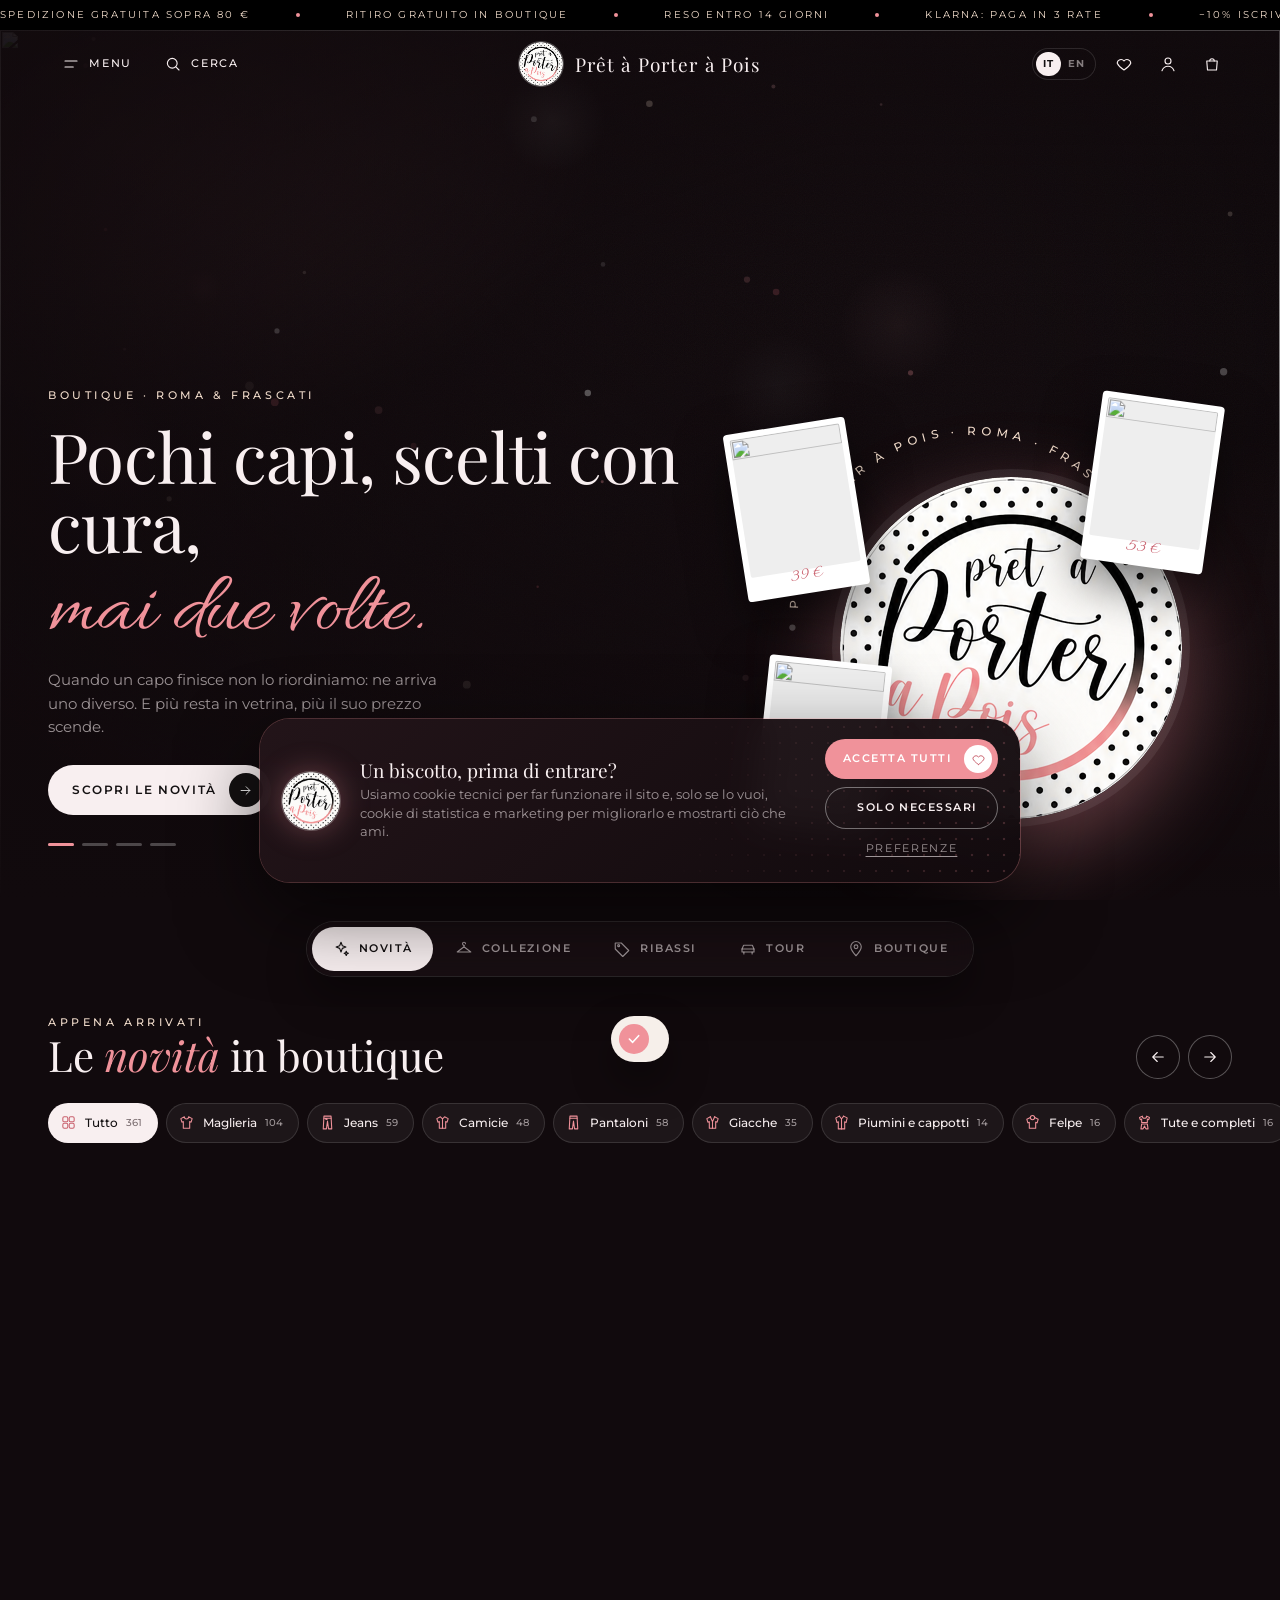
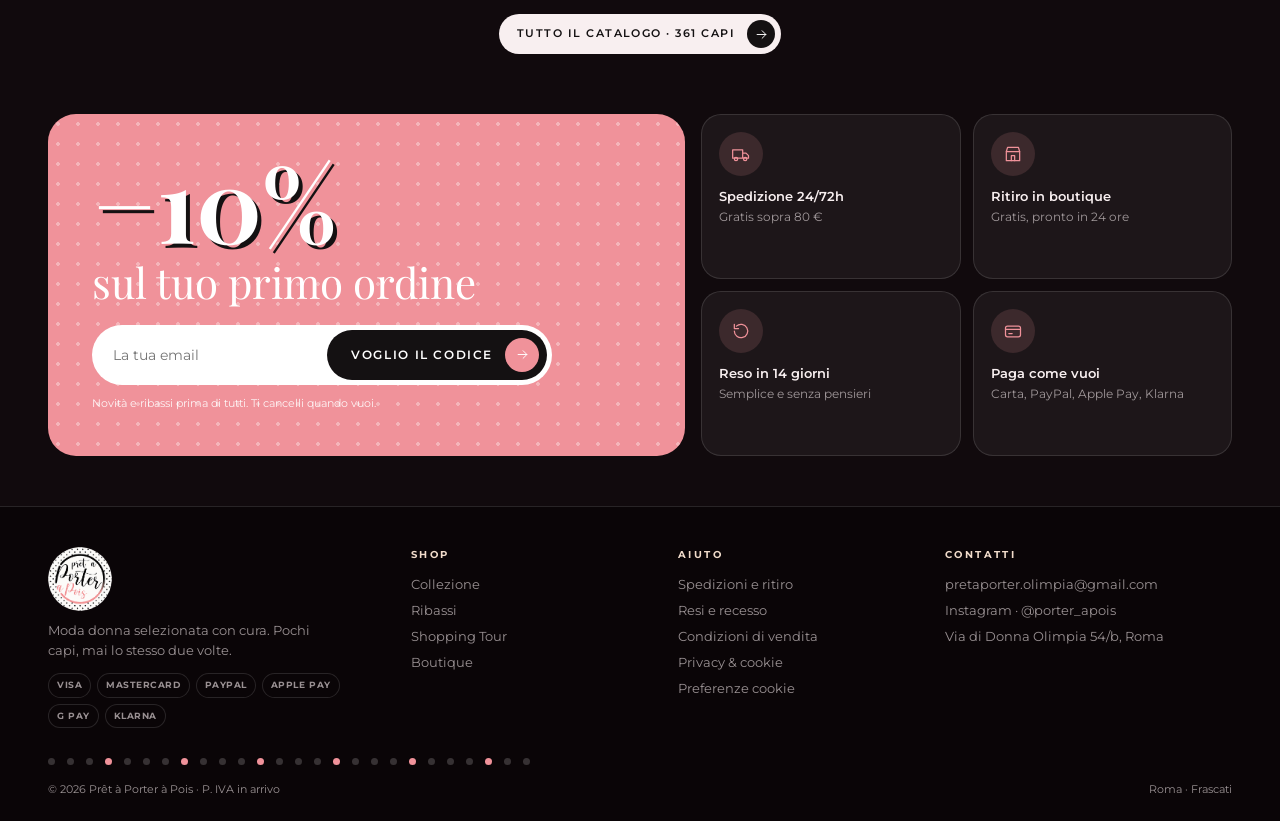
==== index.html @ be4f5006 "Anteprima del sito Prêt à Porter à Pois Homepage, catalogo, scheda prodotto e area riservata in moda" ====
<!doctype html>
<html lang="it">
<head>
<meta charset="utf-8">
<meta name="viewport" content="width=device-width,initial-scale=1,viewport-fit=cover">
<meta name="robots" content="noindex,nofollow"><!-- ANTEPRIMA: togliere quando il sito va online sul dominio -->
<title>Prêt à Porter à Pois · Boutique a Roma e Frascati</title>
<meta name="description" content="Prêt à Porter à Pois: pochi capi, scelti con cura, mai lo stesso due volte. Shop online, ritiro in boutique e Shopping Tour a Roma.">
<meta name="theme-color" content="#110A0D">
<link rel="icon" href="img/favicon.png">
<link rel="preconnect" href="https://fonts.googleapis.com">
<link rel="preconnect" href="https://fonts.gstatic.com" crossorigin>
<link rel="preconnect" href="https://images.unsplash.com">
<link href="https://fonts.googleapis.com/css2?family=Allura&family=Montserrat:wght@400;500;600;700&family=Playfair+Display:ital,wght@0,400;0,700;1,400&display=swap" rel="stylesheet">
<link rel="stylesheet" href="css/home.css?v=1794434270">
<link rel="stylesheet" href="css/pages.css?v=1794434270">
</head>
<body data-home="1">
<!--
  Tutti i testi, le foto e le offerte vengono da data/contenuti.json (modificabile dall'area admin).
  Intestazione, menu, borsa, ricerca, cookie e piè di pagina sono in js/core.js (comuni a tutte le pagine).
-->
<div id="shell-top"></div>
<main>
<!-- HERO: foto che si alternano + logo con polaroid -->
<section class="hero">
  <div class="slides" id="slides"></div>
  <canvas id="dots" aria-hidden="true"></canvas>
  <div class="wrap">
    <div>
      <span class="eyebrow fade" data-k="hero.eyebrow">Boutique · Roma &amp; Frascati</span>
      <h1>
        <span class="line"><span data-k="hero.l1">Pochi capi, scelti con cura,</span></span>
        <span class="line"><span class="script" data-k="hero.l2">mai due volte.</span></span>
      </h1>
      <p class="lead fade" data-k="hero.lead">Quando un capo finisce non lo riordiniamo: ne arriva uno diverso. E più resta in vetrina, più il suo prezzo scende.</p>
      <div class="ctas fade">
        <button class="btn" data-go="novita"><span data-k="hero.cta1">Scopri le novità</span><span class="bi"><svg class="ico" data-ico="arrow"></svg></span></button>
        <button class="btn ghost" data-go="tour" data-k="hero.cta2">Shopping Tour</button>
      </div>
      <div class="dotsnav fade" id="dotsnav"></div>
    </div>
    <div class="hero-art fade" id="heroArt">
      <svg class="ring" viewBox="0 0 400 400" aria-hidden="true"><defs><path id="circ" d="M200,200 m-176,0 a176,176 0 1,1 352,0 a176,176 0 1,1 -352,0"/></defs><text><textPath href="#circ" id="ringTxt">Prêt à Porter à Pois · Roma · Frascati · Made in Italy ·</textPath></text></svg>
      <img class="hero-logo" src="img/logo.png" alt="Logo Prêt à Porter à Pois">
      <div class="polaroid p1"><img alt=""><small></small></div>
      <div class="polaroid p2"><img alt=""><small></small></div>
      <div class="polaroid p3"><img alt=""><small></small></div>
    </div>
  </div>
</section>

<!-- SEZIONI SELEZIONABILI -->
<section class="stage" id="stage">
  <div class="seg-wrap">
    <nav class="seg" id="seg" aria-label="Sezioni">
      <span class="blob"></span>
      <button data-p="novita"><svg class="ico" data-ico="spark"></svg><span data-k="sec.novita">Novità</span></button>
      <button data-p="collezione"><svg class="ico" data-ico="hanger"></svg><span data-k="sec.collezione">Collezione</span></button>
      <button data-p="ribassi"><svg class="ico" data-ico="tag"></svg><span data-k="sec.ribassi">Ribassi</span></button>
      <button data-p="tour"><svg class="ico" data-ico="car"></svg><span data-k="sec.tour">Tour</span></button>
      <button data-p="boutique"><svg class="ico" data-ico="pin"></svg><span data-k="sec.boutique">Boutique</span></button>
    </nav>
  </div>

  <div class="wrap">
    <!-- NOVITÀ -->
    <section class="panel" id="p-novita">
      <div class="phead st">
        <div><span class="eyebrow" data-k="nov.eyebrow">Appena arrivati</span><h2 class="title" data-k-html="nov.title">Le <i>novità</i> in boutique</h2></div>
        <div class="ctrls"><button class="circ" id="railPrev" aria-label="Indietro"><svg class="ico" data-ico="left"></svg></button><button class="circ" id="railNext" aria-label="Avanti"><svg class="ico" data-ico="arrow"></svg></button></div>
      </div>
      <div class="chips st" style="--i:1" id="chips"></div>
      <div class="rail st" style="--i:2" id="rail"></div>
      <div class="more st" style="--i:3"><a class="btn sm" id="allBtn" href="catalogo.html"><span id="allTxt">Tutto il catalogo</span><span class="bi"><svg class="ico" data-ico="arrow"></svg></span></a></div>
    </section>

    <!-- COLLEZIONE -->
    <section class="panel" id="p-collezione">
      <div class="phead st"><div><span class="eyebrow" data-k="col.eyebrow">La collezione</span><h2 class="title" data-k-html="col.title">Scegli il tuo <i>stile</i></h2></div><p data-k="col.p">Capi selezionati uno per uno. Quando un modello finisce, al suo posto arriva qualcosa di nuovo.</p></div>
      <div class="tiles" id="tiles"></div>
    </section>

    <!-- RIBASSI -->
    <section class="panel" id="p-ribassi">
      <div class="drop">
        <div class="st">
          <span class="eyebrow" data-k="rib.eyebrow">Il prezzo che scende</span>
          <h2 class="title" data-k-html="rib.title">Più aspetti, <i>meno paghi.</i></h2>
          <p style="margin-top:12px;color:var(--muted);max-width:440px" data-k="rib.p">Ogni capo si ribassa da solo, mentre si vende e mentre resta in vetrina. Ma è un pezzo unico: qualcun'altra potrebbe prenderlo prima di te.</p>
          <ul class="steps" id="steps"></ul>
        </div>
        <div class="tag st" style="--i:2" id="tag">
          <span class="eyebrow" data-k="rib.try">Prova tu</span>
          <div class="row"><img id="tagImg" alt=""><div><div class="nm" id="tagName"></div><div class="big"><b id="tagPrice"></b><s id="tagOld"></s></div><span class="off zero" id="tagOff"></span></div></div>
          <div class="sl"><label><span data-k="rib.days">Giorni in vetrina</span><span id="dV">0</span></label><input type="range" id="days" min="0" max="120" value="0" aria-label="Giorni in vetrina"></div>
          <div class="sl"><label><span data-k="rib.sold">Pezzi del modello venduti</span><span id="sV">0%</span></label><input type="range" id="sold" min="0" max="100" value="0" step="5" aria-label="Pezzi venduti"></div>
          <div class="floor" data-k="rib.floor">Il prezzo non scende mai sotto il minimo deciso dalla boutique.</div>
        </div>
      </div>
      <div class="phead st" style="--i:3;margin:40px 0 18px"><div><span class="eyebrow" data-k="rib.now">In ribasso adesso</span></div></div>
      <div class="rail st" style="--i:4" id="railSale"></div>
    </section>

    <!-- SHOPPING TOUR -->
    <section class="panel tour" id="p-tour">
      <div class="tour-card st">
        <img id="tourImg" alt="">
        <div class="tour-head">
          <div><h2>Shopping <em>Tour</em><span class="script" data-k="tour.roma">a Roma</span></h2><span class="sub" data-k="tour.sub">La moda ti porta in città</span></div>
          <p data-k="tour.p">Ti veniamo a prendere in aeroporto o in stazione con un servizio NCC di classe e ti accompagniamo nelle nostre boutique. Noi guidiamo, tu ti diverti.</p>
        </div>
        <div class="route">
          <div><div class="lbl" data-k="tour.from">Ti prendiamo da</div><ul class="from" id="tourFrom"></ul></div>
          <svg class="map" viewBox="0 0 400 300" aria-hidden="true"><g class="paths"></g><circle class="pulse" cx="200" cy="150" r="32"/><circle class="hub" cx="200" cy="150" r="32"/><text class="hubtxt" x="200" y="163" text-anchor="middle">Roma</text><g id="car"><circle r="8" fill="#fff"/><circle r="3.5" fill="#F0929A"/></g></svg>
          <div class="mob-line"></div>
          <div><div class="lbl" data-k="tour.to">E ti portiamo da noi</div><ul class="to" id="tourShops"></ul></div>
        </div>
        <div class="tour-foot">
          <div class="vals" id="tourVals"></div>
          <button class="btn rosa" id="openTour"><span data-k="tour.cta">Prenota il tuo tour</span><span class="bi"><svg class="ico" data-ico="arrow"></svg></span></button>
        </div>
      </div>
    </section>

    <!-- BOUTIQUE + CLUB -->
    <section class="panel" id="p-boutique">
      <div class="phead st"><div><span class="eyebrow" data-k="bou.eyebrow">Vieni a trovarci</span><h2 class="title" data-k-html="bou.title">Le nostre <i>boutique</i></h2></div><p data-k="bou.p">Quattro indirizzi tra Roma e Frascati. Compra online e ritira gratis dove preferisci.</p></div>
      <div class="shops st" style="--i:1" id="shops"></div>
    </section>
  </div>
</section>

<!-- CLUB: sempre visibile prima del footer, compatto -->
<section class="wrap" style="padding-bottom:50px">
  <div class="club">
    <div class="news-card">
      <span class="pct" id="newsPct">−10%</span>
      <h3 class="title" data-k="club.title">sul tuo primo ordine</h3>
      <form id="newsForm"><input type="email" required placeholder="La tua email" data-k-ph="club.ph" aria-label="Email"><button class="btn"><span data-k="club.btn">Voglio il codice</span><span class="bi"><svg class="ico" data-ico="arrow"></svg></span></button></form>
      <small data-k="club.small">Novità e ribassi prima di tutti. Ti cancelli quando vuoi.</small>
    </div>
    <div class="perks" id="perks"></div>
  </div>
</section>
</main>
<div id="shell-bottom"></div>

<!-- prenotazione tour -->
<div class="modal" id="tourModal" role="dialog" aria-label="Prenota lo Shopping Tour">
  <div class="scrim on" data-close></div>
  <div class="box">
    <button class="ic x" data-close aria-label="Chiudi"><svg class="ico" data-ico="x"></svg></button>
    <span class="eyebrow">Shopping Tour</span>
    <h3 data-k="tm.t">Prenota il tuo tour a Roma</h3>
    <form id="tourForm">
      <label><span data-k="tm.from">Dove ti prendiamo</span><select id="tmFrom"></select></label>
      <label><span data-k="tm.date">Data</span><input type="date" required></label>
      <label><span data-k="tm.ppl">Persone</span><select><option>1</option><option>2</option><option>3</option><option>4</option><option>5+</option></select></label>
      <label><span data-k="tm.time">Ora di arrivo</span><input type="time"></label>
      <div class="full chipset" id="tmShops"></div>
      <label class="full"><span data-k="tm.name">Nome</span><input required autocomplete="name"></label>
      <label class="full"><span data-k="tm.tel">Telefono / WhatsApp</span><input type="tel" required autocomplete="tel"></label>
      <button class="btn rosa"><span data-k="tm.send">Invia la richiesta</span><span class="bi"><svg class="ico" data-ico="arrow"></svg></span></button>
    </form>
  </div>
</div>

<script src="js/foto.js?v=1794434270"></script>
<script src="js/db.js?v=1794434270"></script>
<script src="js/core.js?v=1794434270"></script>
<script src="js/fx.js?v=1794434270"></script>
<script src="js/home.js?v=1794434270"></script>
</body>
</html>
---- css/home.css ----
/* Prêt à Porter à Pois — homepage · impostazione "Maison" (scura, sezioni selezionabili) */
:root{
  --bg:#110A0D; --bg-2:#1A1014; --bg-3:#231519;
  --rosa:#F0929A; --rosa-2:#F7B4BA; --rosa-deep:#C9606D; --champagne:#F1DCCB; --cream:#F6EFEA;
  --txt:#F8EFF0; --muted:rgba(248,239,240,.6); --line:rgba(255,255,255,.12); --glass:rgba(255,255,255,.05);
  --nero:#141112;
  --serif:'Playfair Display',Georgia,serif; --script:'Allura','Brush Script MT',cursive; --sans:'Montserrat',system-ui,sans-serif;
  --r:20px; --ease:cubic-bezier(.22,1,.36,1); --pad:clamp(16px,4vw,48px); --head:68px;
}
*{box-sizing:border-box;margin:0;padding:0}
html{-webkit-text-size-adjust:100%;background:var(--bg)}
body{background:var(--bg);color:var(--txt);font-family:var(--sans);font-size:14px;line-height:1.6;overflow-x:clip}
img,svg{display:block;max-width:100%}
a{color:inherit;text-decoration:none}
button{font:inherit;color:inherit;background:none;border:0;cursor:pointer}
::selection{background:var(--rosa);color:#fff}
.wrap{width:min(1280px,100%);margin:0 auto;padding:0 var(--pad)}
.script{font-family:var(--script);font-weight:400;color:var(--rosa)}
.eyebrow{font-size:10.5px;letter-spacing:.34em;text-transform:uppercase;font-weight:500;color:var(--champagne)}
.title{font-family:var(--serif);font-weight:400;font-size:clamp(26px,3.4vw,42px);line-height:1.1}
.title i{color:var(--rosa)}
.ico{width:18px;height:18px;fill:none;stroke:currentColor;stroke-width:1.5;stroke-linecap:round;stroke-linejoin:round;flex-shrink:0}
main,footer,.annunci,header.top{position:relative;z-index:2}

/* ---------- pulsanti morbidi ---------- */
.btn{--bg:var(--txt);--fg:var(--nero);position:relative;display:inline-flex;align-items:center;gap:12px;padding:8px 8px 8px 24px;border-radius:999px;background:var(--bg);color:var(--fg);font-size:11.5px;font-weight:600;letter-spacing:.14em;text-transform:uppercase;transition:transform .4s var(--ease),box-shadow .4s,background .3s,color .3s;white-space:nowrap}
.btn .bi{width:34px;height:34px;border-radius:50%;display:grid;place-items:center;background:var(--nero);color:#fff;transition:transform .5s var(--ease),background .3s}
.btn .bi .ico{width:15px;height:15px}
.btn:hover{transform:translateY(-2px);box-shadow:0 14px 30px rgba(0,0,0,.35)}
.btn:hover .bi{transform:rotate(-45deg)}
.btn.rosa{--bg:var(--rosa);--fg:#fff}
.btn.rosa .bi{background:#fff;color:var(--rosa-deep)}
.btn.ghost{--bg:transparent;--fg:var(--txt);box-shadow:inset 0 0 0 1px rgba(255,255,255,.4);padding:8px 24px;min-height:50px}
.btn.ghost:hover{background:rgba(255,255,255,.08)}
.btn.sm{padding:6px 6px 6px 18px;font-size:10.5px}
.btn.sm .bi{width:28px;height:28px}
.btn:active{transform:scale(.97)}
.circ{width:44px;height:44px;border-radius:50%;display:grid;place-items:center;box-shadow:inset 0 0 0 1px rgba(255,255,255,.3);transition:all .35s var(--ease)}
.circ:hover{background:var(--txt);color:var(--nero);box-shadow:none}
.ulink{font-size:11px;font-weight:600;letter-spacing:.16em;text-transform:uppercase;padding-bottom:4px;background:linear-gradient(currentColor,currentColor) 0 100%/100% 1px no-repeat;transition:background-size .5s var(--ease)}
.ulink:hover{background-size:0 1px;background-position:100% 100%}

/* ================= SFONDO ANIMATO ================= */
#fx{position:fixed;inset:0;z-index:0;pointer-events:none;overflow:hidden}
#fx .aurora{position:absolute;inset:-20%;background:radial-gradient(40% 35% at 20% 25%,rgba(240,146,154,.16),transparent 70%),radial-gradient(35% 30% at 80% 70%,rgba(201,96,109,.15),transparent 70%);animation:aurora 26s ease-in-out infinite alternate;filter:blur(10px)}
@keyframes aurora{50%{transform:translate(-4%,3%) rotate(4deg)}100%{transform:translate(3%,-3%) rotate(-3deg)}}
#bokeh{position:absolute;inset:0;width:100%;height:100%}
#fx .grain{position:absolute;inset:0;opacity:.05;background-image:url("data:image/svg+xml,%3Csvg xmlns='http://www.w3.org/2000/svg' width='160' height='160'%3E%3Cfilter id='n'%3E%3CfeTurbulence type='fractalNoise' baseFrequency='.9' numOctaves='2'/%3E%3C/filter%3E%3Crect width='100%25' height='100%25' filter='url(%23n)'/%3E%3C/svg%3E")}
#fx .vign{position:absolute;inset:0;background:radial-gradient(ellipse at 50% 40%,transparent 40%,rgba(6,3,4,.6))}
.sketch{position:absolute;opacity:0;animation:sketchLife var(--life,9s) var(--ease) forwards}
.sketch svg{width:100%;height:auto;overflow:visible}
.sketch path{fill:none;stroke:var(--c,#F0929A);stroke-width:1.3;stroke-linecap:round;stroke-linejoin:round;stroke-dasharray:1;stroke-dashoffset:1;animation:sketchDraw calc(var(--life,9s) * .45) var(--ease) forwards}
@keyframes sketchDraw{to{stroke-dashoffset:0}}
@keyframes sketchLife{0%{opacity:0;transform:translateY(14px) rotate(var(--rot,0deg)) scale(.96)}12%,70%{opacity:var(--op,.3)}100%{opacity:0;transform:translateY(-26px) rotate(calc(var(--rot,0deg) * -1)) scale(1.04);filter:blur(3px)}}
.word{position:absolute;font-family:var(--script);color:var(--champagne);white-space:nowrap;opacity:0;animation:wordLife 8s ease-in-out forwards}
@keyframes wordLife{0%{opacity:0;filter:blur(8px);transform:translateY(10px)}20%,65%{opacity:var(--op,.15);filter:blur(0);transform:none}100%{opacity:0;filter:blur(10px);transform:translateY(-14px)}}

/* ================= LOADER ================= */
#loader{position:fixed;inset:0;z-index:100;background:var(--bg);display:grid;place-items:center;transition:clip-path 1s var(--ease) .1s;clip-path:circle(150% at 50% 50%)}
#loader.out{clip-path:circle(0% at 50% 50%)}
#loader .logo{width:min(150px,40vw);border-radius:50%;box-shadow:0 0 80px rgba(240,146,154,.45);animation:logoIn 1s var(--ease) both}
@keyframes logoIn{from{transform:scale(.5) rotate(-90deg);opacity:0}}

/* ================= ANNUNCI + HEADER ================= */
.annunci{background:#000;color:var(--champagne);font-size:10px;letter-spacing:.22em;text-transform:uppercase;overflow:hidden;white-space:nowrap;height:30px;display:flex;align-items:center}
.annunci .track{display:inline-flex;gap:46px;animation:mq 46s linear infinite}
.annunci span{display:inline-flex;align-items:center;gap:46px}
.annunci span::after{content:"";width:4px;height:4px;border-radius:50%;background:var(--rosa)}
@keyframes mq{to{transform:translateX(-50%)}}
header.top{position:sticky;top:0;z-index:40;transition:background .5s,box-shadow .5s}
header.top.scrolled{background:rgba(17,10,13,.82);backdrop-filter:blur(18px);-webkit-backdrop-filter:blur(18px);box-shadow:0 1px 0 var(--line)}
.nav{display:grid;grid-template-columns:1fr auto 1fr;align-items:center;height:var(--head)}
.nav .left,.nav .right{display:flex;align-items:center;gap:4px}
.nav .right{justify-content:flex-end}
.tbtn{display:inline-flex;align-items:center;gap:9px;height:40px;padding:0 14px;border-radius:999px;font-size:11px;letter-spacing:.16em;text-transform:uppercase;font-weight:500;transition:background .3s}
.tbtn:hover{background:rgba(255,255,255,.08)}
.ic{width:40px;height:40px;border-radius:50%;display:grid;place-items:center;position:relative;transition:background .3s}
.ic:hover{background:rgba(255,255,255,.08)}
.ic .n{position:absolute;top:3px;right:2px;min-width:16px;height:16px;padding:0 4px;border-radius:8px;background:var(--rosa);color:#fff;font-size:9px;font-weight:700;display:grid;place-items:center;transform:scale(0);transition:transform .4s var(--ease)}
.ic .n.show{transform:scale(1)}
.ic .n.bump{animation:bump .5s var(--ease)}
@keyframes bump{40%{transform:scale(1.5)}}
.brand{display:flex;align-items:center;gap:12px}
.brand img{width:44px;height:44px;border-radius:50%;box-shadow:0 0 0 1px rgba(255,255,255,.25);transition:transform .8s var(--ease)}
.brand:hover img{transform:rotate(-16deg)}
.brand b{font-family:var(--serif);font-weight:400;font-size:19px;letter-spacing:.06em;white-space:nowrap}
.lang{height:32px;padding:0 4px;border-radius:999px;box-shadow:inset 0 0 0 1px var(--line);display:flex;align-items:center;font-size:10px;font-weight:600;letter-spacing:.1em;margin-right:4px}
.lang b{padding:4px 7px;border-radius:999px;opacity:.5;transition:all .3s}
.lang b.on{opacity:1;background:var(--txt);color:var(--nero)}

/* ================= MENU A SCHERMO INTERO ================= */
.menu{position:fixed;inset:0;z-index:70;background:rgba(14,8,11,.97);backdrop-filter:blur(16px);display:grid;grid-template-columns:minmax(0,1fr) minmax(0,1fr);opacity:0;pointer-events:none;transition:opacity .5s var(--ease)}
.menu.on{opacity:1;pointer-events:auto}
.menu .mclose{position:absolute;top:14px;left:var(--pad);z-index:2}
.menu nav{padding:90px var(--pad) 40px;display:flex;flex-direction:column;gap:4px;overflow:auto}
.menu .msec{font-family:var(--serif);font-size:clamp(28px,4vw,46px);line-height:1.25;display:flex;align-items:center;gap:16px;opacity:0;transform:translateY(20px);transition:opacity .6s var(--ease),transform .6s var(--ease),color .3s;width:max-content;max-width:100%}
.menu.on .msec{opacity:1;transform:none}
.menu .msec small{font-family:var(--sans);font-size:10px;letter-spacing:.2em;color:var(--rosa);align-self:flex-start;margin-top:12px}
.menu .msec:hover{color:var(--rosa)}
.menu .mcats{display:flex;flex-wrap:wrap;gap:8px;margin-top:26px;max-width:520px}
.menu .mimg{position:relative;overflow:hidden}
.menu .mimg img{position:absolute;inset:0;width:100%;height:100%;object-fit:cover;opacity:0;transform:scale(1.08);transition:opacity .8s var(--ease),transform 1.6s var(--ease)}
.menu .mimg img.on{opacity:1;transform:none}
.menu .mimg::after{content:"";position:absolute;inset:0;background:linear-gradient(90deg,rgba(14,8,11,.9),transparent 40%)}

/* ================= HERO ================= */
.hero{position:relative;height:calc(100svh - 30px);min-height:580px;max-height:920px;margin-top:calc(var(--head) * -1);overflow:hidden;display:grid;align-items:end}
.slides{position:absolute;inset:0}
.slides img{position:absolute;inset:0;width:100%;height:100%;object-fit:cover;opacity:0;transform:scale(1.12);transition:opacity 1.8s ease,transform 8s linear}
.slides img.on{opacity:1;transform:scale(1)}
.hero::before{content:"";position:absolute;inset:0;z-index:1;background:linear-gradient(180deg,rgba(17,10,13,.7) 0%,rgba(17,10,13,.25) 30%,rgba(17,10,13,.55) 65%,var(--bg) 100%),linear-gradient(90deg,rgba(17,10,13,.8),transparent 65%)}
#dots{position:absolute;inset:0;width:100%;height:100%;z-index:1;opacity:.5}
.hero .wrap{position:relative;z-index:2;display:grid;grid-template-columns:1.1fr .9fr;gap:30px;align-items:center;padding-bottom:clamp(30px,6vh,70px)}
.hero h1{font-family:var(--serif);font-weight:400;font-size:clamp(38px,5.4vw,78px);line-height:1;letter-spacing:-.01em;margin:16px 0}
.hero h1 .line{display:block;overflow:hidden;padding-bottom:.08em}
.hero h1 .line>span{display:inline-block;transform:translateY(110%);transition:transform 1.2s var(--ease)}
.ready .hero h1 .line>span{transform:none}
.hero h1 .line:nth-child(2)>span{transition-delay:.12s}
.hero h1 .script{font-size:1.25em;line-height:.8}
.hero p.lead{max-width:420px;color:var(--muted);font-size:14.5px}
.hero .fade{opacity:0;transform:translateY(16px);transition:all 1s var(--ease) .5s}
.ready .hero .fade{opacity:1;transform:none}
.ctas{display:flex;flex-wrap:wrap;gap:10px;margin-top:26px}
.dotsnav{display:flex;gap:8px;margin-top:28px}
.dotsnav button{width:26px;height:3px;border-radius:2px;background:rgba(255,255,255,.25);position:relative;overflow:hidden}
.dotsnav button.on::after{content:"";position:absolute;inset:0;background:var(--rosa);transform-origin:left;animation:prog 6s linear forwards}
@keyframes prog{from{transform:scaleX(0)}}
.hero-art{position:relative;aspect-ratio:1;width:100%;max-width:440px;justify-self:center;margin-bottom:10px}
.ring{position:absolute;inset:5%;animation:spin 40s linear infinite}
.ring text{font-family:var(--sans);font-size:12px;letter-spacing:.42em;font-weight:500;fill:var(--champagne);text-transform:uppercase}
@keyframes spin{to{transform:rotate(360deg)}}
.hero-logo{position:absolute;inset:20%;border-radius:50%;box-shadow:0 0 0 8px rgba(255,255,255,.07),0 30px 90px rgba(240,146,154,.4);transform:scale(.6) rotate(-40deg);opacity:0;transition:transform 1.4s var(--ease) .35s,opacity 1s .35s}
.ready .hero-logo{transform:none;opacity:1}
.polaroid{position:absolute;width:28%;background:#fff;padding:6px 6px 24px;border-radius:4px;box-shadow:0 20px 50px rgba(0,0,0,.55);transform:rotate(var(--rot));transition:transform .8s var(--ease)}
.polaroid img{width:100%;aspect-ratio:4/5;object-fit:cover;border-radius:2px;background:#eee}
.polaroid small{position:absolute;left:0;right:0;bottom:3px;text-align:center;font-family:var(--script);font-size:18px;color:var(--rosa-deep)}
.polaroid.p1{left:-4%;top:8%;--rot:-9deg}
.polaroid.p2{right:-5%;top:2%;--rot:8deg}
.polaroid.p3{left:2%;bottom:0;--rot:6deg}
.polaroid:hover{transform:rotate(0) scale(1.08);z-index:3}

/* ================= SELETTORE SEZIONI ================= */
.stage{position:relative;padding:22px 0 60px;scroll-margin-top:var(--head)}
.seg-wrap{position:sticky;top:calc(var(--head) + 10px);z-index:30;display:flex;justify-content:center;padding:0 var(--pad);margin-bottom:34px}
.seg{position:relative;display:flex;gap:2px;padding:5px;border-radius:999px;background:rgba(26,16,20,.82);backdrop-filter:blur(16px);-webkit-backdrop-filter:blur(16px);box-shadow:0 0 0 1px var(--line),0 20px 40px rgba(0,0,0,.35)}
.seg .blob{position:absolute;top:5px;bottom:5px;left:0;width:0;border-radius:999px;background:var(--txt);transition:left .6s var(--ease),width .6s var(--ease)}
.seg button{position:relative;z-index:1;display:flex;align-items:center;gap:9px;height:44px;padding:0 20px;border-radius:999px;font-size:11px;font-weight:600;letter-spacing:.14em;text-transform:uppercase;color:var(--muted);transition:color .4s}
.seg button:hover{color:var(--txt)}
.seg button.on{color:var(--nero)}
.panel{display:none}
.panel.on{display:block}
.panel.on .st{animation:stIn .9s var(--ease) both;animation-delay:calc(var(--i,0) * 80ms)}
@keyframes stIn{from{opacity:0;transform:translateY(26px)}}
.phead{display:flex;justify-content:space-between;align-items:flex-end;gap:16px;margin-bottom:22px;flex-wrap:wrap}
.phead p{color:var(--muted);max-width:420px;font-size:13.5px;margin-top:6px}
.phead .ctrls{display:flex;gap:8px}

/* chips categorie */
.chips{display:flex;gap:8px;overflow-x:auto;scrollbar-width:none;padding:2px var(--pad) 22px;margin:0 calc(var(--pad) * -1)}
.chips::-webkit-scrollbar{display:none}
.chip{flex-shrink:0;display:inline-flex;align-items:center;gap:8px;height:40px;padding:0 16px 0 12px;border-radius:999px;box-shadow:inset 0 0 0 1px var(--line);background:var(--glass);font-size:12px;font-weight:500;transition:all .4s var(--ease);white-space:nowrap}
.chip .ico{width:17px;height:17px;color:var(--rosa)}
.chip small{font-size:10px;color:var(--muted)}
.chip:hover{box-shadow:inset 0 0 0 1px rgba(240,146,154,.6)}
.chip.on{background:var(--txt);color:var(--nero);box-shadow:none}
.chip.on .ico{color:var(--rosa-deep)}
.chip.on small{color:#7d7073}

/* card prodotto */
.rail{display:grid;grid-auto-flow:column;grid-auto-columns:clamp(210px,22vw,290px);gap:18px;overflow-x:auto;scroll-snap-type:x mandatory;padding:4px var(--pad) 10px;margin:0 calc(var(--pad) * -1);scrollbar-width:none;cursor:grab}
.rail::-webkit-scrollbar{display:none}
.rail.drag{cursor:grabbing;scroll-snap-type:none}
.rail.swap .card{animation:stIn .7s var(--ease) both}
.card{scroll-snap-align:start;position:relative}
.card .ph{position:relative;aspect-ratio:4/5;border-radius:var(--r);overflow:hidden;background:var(--bg-3)}
.card .ph img{position:absolute;inset:0;width:100%;height:100%;object-fit:cover;transition:transform 1.4s var(--ease),opacity .6s}
.card .ph img.b{opacity:0}
.card:hover .ph img{transform:scale(1.06)}
.card:hover .ph img.b{opacity:1}
.card .ph::after{content:"";position:absolute;inset:auto 0 0;height:40%;background:linear-gradient(transparent,rgba(0,0,0,.35));pointer-events:none}
.card .badge{position:absolute;left:12px;top:12px;z-index:2;height:24px;padding:0 10px;border-radius:999px;display:grid;place-items:center;background:var(--rosa);color:#fff;font-size:10px;font-weight:700;letter-spacing:.08em}
.card .badge.new{background:rgba(255,255,255,.92);color:var(--nero)}
.card .fav,.card .add{position:absolute;z-index:2;width:40px;height:40px;border-radius:50%;display:grid;place-items:center;background:rgba(255,255,255,.92);color:var(--nero);transition:transform .4s var(--ease),opacity .4s,background .3s,color .3s}
.card .fav{right:10px;top:10px}
.card .add{right:10px;bottom:10px;transform:scale(.8);opacity:0}
.card:hover .add,.card:focus-within .add{transform:none;opacity:1}
.card .add:hover{background:var(--rosa);color:#fff}
.card .fav.on{color:var(--rosa-deep);animation:bump .5s var(--ease)}
.card .fav.on .ico{fill:currentColor}
.card .info{padding:12px 4px 0}
.card .info h4{font-family:var(--serif);font-weight:400;font-size:15.5px;line-height:1.3;display:-webkit-box;-webkit-line-clamp:1;-webkit-box-orient:vertical;overflow:hidden}
.card .meta{display:flex;justify-content:space-between;align-items:center;gap:8px;margin-top:4px}
.card .price{display:flex;gap:8px;align-items:baseline;font-weight:600;font-size:13.5px}
.card .price s{color:var(--muted);font-weight:400;font-size:12px}
.card .price .now{color:var(--rosa)}
.sw{display:flex;gap:5px}
.sw button{width:14px;height:14px;border-radius:50%;box-shadow:0 0 0 1px rgba(255,255,255,.3);transition:transform .25s,box-shadow .25s}
.sw button.on{box-shadow:0 0 0 2px var(--bg),0 0 0 3px var(--rosa)}
.sw button:hover{transform:scale(1.2)}
.more{display:flex;justify-content:center;margin-top:26px}

/* collezione: griglia di foto */
.tiles{display:grid;grid-template-columns:repeat(5,1fr);gap:14px}
.tile{position:relative;border-radius:var(--r);overflow:hidden;aspect-ratio:3/4;display:block;isolation:isolate}
.tile img{position:absolute;inset:0;width:100%;height:100%;object-fit:cover;transition:transform 1.4s var(--ease);z-index:-1}
.tile:hover img{transform:scale(1.08)}
.tile::after{content:"";position:absolute;inset:0;z-index:-1;background:linear-gradient(transparent 45%,rgba(10,5,7,.8))}
.tile .cap{position:absolute;left:14px;right:14px;bottom:14px;display:flex;justify-content:space-between;align-items:flex-end;gap:8px}
.tile b{font-family:var(--serif);font-weight:400;font-size:19px;line-height:1.1}
.tile small{display:block;font-size:10px;letter-spacing:.16em;text-transform:uppercase;color:var(--champagne);margin-top:4px}
.tile .go{width:34px;height:34px;border-radius:50%;background:rgba(255,255,255,.9);color:var(--nero);display:grid;place-items:center;flex-shrink:0;transform:scale(.7) rotate(-45deg);opacity:0;transition:all .5s var(--ease)}
.tile:hover .go{transform:none;opacity:1}

/* ribassi */
.drop{display:grid;grid-template-columns:1fr 1fr;gap:clamp(24px,4vw,60px);align-items:center}
.steps{display:grid;gap:10px;margin-top:22px}
.steps li{list-style:none;display:flex;gap:14px;align-items:center;padding:8px 18px 8px 8px;border-radius:999px;background:var(--glass);box-shadow:inset 0 0 0 1px var(--line);font-size:13px;color:var(--muted)}
.steps li b{flex-shrink:0;width:50px;height:50px;border-radius:50%;display:grid;place-items:center;background:var(--txt);color:var(--rosa-deep);font-family:var(--serif);font-size:16px;font-weight:400}
.tag{position:relative;padding:30px;border-radius:28px;background:var(--cream);color:var(--nero);box-shadow:0 30px 70px rgba(0,0,0,.45)}
.tag .eyebrow{color:var(--rosa-deep)}
.tag .row{display:flex;gap:16px;align-items:center;margin-top:10px}
.tag .row img{width:80px;height:100px;border-radius:14px;object-fit:cover}
.tag .nm{font-family:var(--serif);font-size:20px;line-height:1.2}
.tag .big{display:flex;align-items:baseline;gap:12px;margin:6px 0 8px}
.tag .big b{font-family:var(--serif);font-size:clamp(46px,5.5vw,66px);font-weight:400;line-height:1;font-variant-numeric:tabular-nums}
.tag .big s{font-size:18px;color:#8a7d80}
.tag .off{display:inline-flex;align-items:center;height:28px;padding:0 12px;border-radius:999px;background:var(--rosa-deep);color:#fff;font-weight:600;font-size:11px;letter-spacing:.04em}
.tag .off.zero{background:#e6dcdc;color:#6b5f62}
.tag .off.pulse{animation:bump .5s var(--ease)}
.sl{margin-top:18px}
.sl label{display:flex;justify-content:space-between;font-size:11.5px;font-weight:600;margin-bottom:10px;color:#6b5f62}
.sl label span:last-child{color:var(--rosa-deep)}
input[type=range]{-webkit-appearance:none;appearance:none;width:100%;height:6px;border-radius:3px;background:linear-gradient(90deg,var(--rosa) var(--p,0%),rgba(20,17,18,.12) var(--p,0%));outline:none}
input[type=range]::-webkit-slider-thumb{-webkit-appearance:none;width:24px;height:24px;border-radius:50%;background:#fff;box-shadow:0 2px 8px rgba(0,0,0,.25),0 0 0 6px rgba(240,146,154,.25);cursor:grab}
input[type=range]::-moz-range-thumb{width:22px;height:22px;border:0;border-radius:50%;background:#fff;box-shadow:0 2px 8px rgba(0,0,0,.25);cursor:grab}
.floor{margin-top:16px;font-size:11px;color:#6b5f62}

/* shopping tour */
.tour-card{position:relative;border-radius:28px;overflow:hidden;padding:clamp(24px,4vw,48px);isolation:isolate}
.tour-card>img{position:absolute;inset:0;width:100%;height:100%;object-fit:cover;z-index:-2;transform:scale(1.05);animation:kb 24s ease-in-out infinite alternate}
@keyframes kb{to{transform:scale(1.15) translate(-2%,-2%)}}
.tour-card::before{content:"";position:absolute;inset:0;z-index:-1;background:linear-gradient(100deg,rgba(14,8,11,.94) 30%,rgba(14,8,11,.72) 65%,rgba(14,8,11,.55))}
.tour h2{font-family:var(--serif);font-weight:700;font-size:clamp(36px,5.5vw,72px);line-height:.95}
.tour h2 em{font-style:normal;color:var(--rosa)}
.tour h2 .script{font-weight:400;font-size:.65em;color:var(--txt);margin-left:.15em}
.tour .sub{display:inline-flex;align-items:center;height:30px;padding:0 14px;border-radius:999px;background:var(--rosa);color:#fff;font-weight:600;letter-spacing:.14em;text-transform:uppercase;font-size:10px;margin-top:14px}
.tour-head{display:grid;grid-template-columns:1fr minmax(0,360px);gap:30px;align-items:end}
.tour-head p{color:var(--muted);font-size:13.5px}
.route{display:grid;grid-template-columns:1fr 1.1fr 1fr;align-items:center;gap:14px;margin-top:30px}
.route>div{min-width:0}
.route ul{list-style:none;display:grid;gap:8px}
.route li{display:flex;gap:12px;align-items:center;padding:6px 14px 6px 6px;border-radius:999px;background:rgba(255,255,255,.07);box-shadow:inset 0 0 0 1px var(--line);backdrop-filter:blur(6px);transition:background .3s,transform .4s var(--ease)}
.route li:hover{background:rgba(240,146,154,.18);transform:translateX(4px)}
.route li i{flex-shrink:0;width:38px;height:38px;border-radius:50%;background:var(--rosa);display:grid;place-items:center;color:#fff}
.route .to li i{background:var(--txt);color:var(--rosa-deep)}
.route li b{display:block;font-size:11px;letter-spacing:.1em;text-transform:uppercase;font-weight:600}
.route li small{color:var(--muted);font-size:11px;line-height:1.3;display:block}
.route .lbl{font-size:10px;letter-spacing:.3em;text-transform:uppercase;color:var(--rosa);margin:0 0 8px 6px;font-weight:600}
.route svg.map{width:100%;height:auto;overflow:visible}
.map .p{fill:none;stroke:var(--rosa);stroke-width:1.4;stroke-dasharray:4 7;opacity:.8;animation:flow 1.1s linear infinite}
@keyframes flow{to{stroke-dashoffset:-22}}
.map .hub{fill:var(--rosa)}
.map .hubtxt{font-family:var(--script);font-size:40px;fill:#fff}
.map .pulse{fill:none;stroke:var(--rosa);transform-origin:center;transform-box:fill-box;animation:pring 2.4s ease-out infinite}
@keyframes pring{from{transform:scale(.6);opacity:1}to{transform:scale(2.2);opacity:0}}
.tour-foot{display:flex;flex-wrap:wrap;gap:14px;align-items:center;justify-content:space-between;margin-top:28px}
.vals{display:flex;flex-wrap:wrap;gap:6px}
.vals span{display:inline-flex;align-items:center;gap:6px;height:30px;padding:0 12px;border-radius:999px;font-size:10px;letter-spacing:.14em;text-transform:uppercase;box-shadow:inset 0 0 0 1px var(--line);color:var(--muted)}
.vals span::before{content:"";width:5px;height:5px;border-radius:50%;background:var(--rosa)}
.route .mob-line{display:none}

/* boutique */
.shops{display:grid;grid-template-columns:repeat(4,1fr);gap:16px}
.shop{position:relative;border-radius:var(--r);overflow:hidden;background:var(--bg-2);box-shadow:inset 0 0 0 1px var(--line);display:flex;flex-direction:column;transition:transform .5s var(--ease)}
.shop:hover{transform:translateY(-6px)}
.shop .im{position:relative;aspect-ratio:4/3;overflow:hidden}
.shop .im img{width:100%;height:100%;object-fit:cover;transition:transform 1.4s var(--ease)}
.shop:hover .im img{transform:scale(1.08)}
.shop .num{position:absolute;left:12px;top:12px;height:26px;padding:0 10px;border-radius:999px;background:rgba(17,10,13,.75);backdrop-filter:blur(6px);display:grid;place-items:center;font-size:10px;letter-spacing:.14em;font-weight:600}
.shop .flag{position:absolute;right:12px;top:12px;height:26px;padding:0 10px;border-radius:999px;background:var(--rosa);color:#fff;display:grid;place-items:center;font-size:9.5px;letter-spacing:.12em;font-weight:700;text-transform:uppercase}
.shop .bd{padding:16px 18px 18px;display:flex;flex-direction:column;flex:1}
.shop h3{font-family:var(--serif);font-weight:400;font-size:19px;line-height:1.15}
.shop p{color:var(--muted);font-size:12.5px;margin-top:4px}
.shop .meta{margin-top:12px;font-size:12px;display:grid;gap:2px;color:var(--muted)}
.shop .meta b{font-weight:600;color:var(--txt)}
.shop .soon{color:var(--rosa);font-style:italic}
.shop .go{margin-top:auto;padding-top:14px}

/* club: newsletter + servizi */
.club{display:grid;grid-template-columns:1.2fr 1fr;gap:16px}
.news-card{position:relative;border-radius:28px;overflow:hidden;background:var(--rosa);padding:clamp(26px,4vw,44px);color:#fff;isolation:isolate}
.news-card::before{content:"";position:absolute;inset:0;z-index:-1;background-image:radial-gradient(rgba(255,255,255,.32) 1.6px,transparent 1.9px);background-size:20px 20px;animation:drift 30s linear infinite}
@keyframes drift{to{background-position:200px 100px}}
.news-card .pct{font-family:var(--serif);font-size:clamp(60px,8vw,104px);line-height:.85;font-weight:700;text-shadow:4px 4px 0 var(--nero)}
.news-card .title{margin-top:8px}
.news-card form{display:flex;margin-top:20px;background:#fff;border-radius:999px;padding:5px;gap:5px;max-width:460px}
.news-card input{flex:1;min-width:0;border:0;outline:0;padding:0 16px;font:inherit;color:var(--nero);background:transparent}
.news-card .btn{--bg:var(--nero);--fg:#fff}
.news-card .btn .bi{background:var(--rosa);color:#fff}
.news-card small{display:block;margin-top:10px;font-size:11px;opacity:.9}
.perks{display:grid;grid-template-columns:1fr 1fr;gap:12px}
.perk{border-radius:var(--r);padding:18px;background:var(--glass);box-shadow:inset 0 0 0 1px var(--line);display:flex;flex-direction:column;gap:10px}
.perk i{width:44px;height:44px;border-radius:50%;display:grid;place-items:center;background:rgba(240,146,154,.15);color:var(--rosa)}
.perk i .ico{width:20px;height:20px}
.perk b{font-size:13px;font-weight:600}
.perk small{color:var(--muted);font-size:11.5px;line-height:1.4}

/* footer */
footer{padding:40px 0 22px;border-top:1px solid var(--line);background:rgba(8,4,6,.65)}
footer .grid{display:grid;grid-template-columns:1.4fr 1fr 1fr 1.2fr;gap:28px}
footer h5{font-size:10px;letter-spacing:.24em;text-transform:uppercase;margin-bottom:12px;color:var(--champagne)}
footer ul{list-style:none;display:grid;gap:6px;font-size:12.5px;color:var(--muted)}
footer a:hover{color:var(--rosa)}
footer .logo-f{width:64px;border-radius:50%;margin-bottom:10px}
footer p{color:var(--muted);font-size:12.5px}
footer .dots-row{display:flex;gap:12px;margin:30px 0 16px;flex-wrap:wrap}
footer .dots-row i,footer .dots-row a{width:7px;height:7px;border-radius:50%;background:rgba(255,255,255,.18);display:block}
footer .dots-row a,footer .dots-row i.r{background:var(--rosa)}
footer .dots-row a{cursor:default}
footer .legal{display:flex;flex-wrap:wrap;justify-content:space-between;gap:8px;font-size:11px;color:var(--muted)}
.pay{display:flex;gap:6px;flex-wrap:wrap;margin-top:12px}
.pay span{font-size:9px;font-weight:700;letter-spacing:.06em;border-radius:999px;padding:5px 9px;box-shadow:inset 0 0 0 1px var(--line);color:var(--muted)}

/* carrello, ricerca, modale, toast */
.scrim{position:fixed;inset:0;background:rgba(6,3,4,.6);backdrop-filter:blur(4px);z-index:60;opacity:0;pointer-events:none;transition:opacity .4s}
.scrim.on{opacity:1;pointer-events:auto}
.drawer{position:fixed;top:10px;right:10px;bottom:10px;width:min(400px,calc(100% - 20px));background:var(--bg-2);border-radius:24px;box-shadow:0 0 0 1px var(--line);z-index:61;transform:translateX(110%);transition:transform .6s var(--ease);display:flex;flex-direction:column;overflow:hidden}
.drawer.on{transform:none}
.drawer header{display:flex;justify-content:space-between;align-items:center;padding:14px 14px 14px 22px;border-bottom:1px solid var(--line)}
.drawer header b{font-family:var(--serif);font-size:22px;font-weight:400}
.drawer .items{flex:1;overflow:auto;padding:6px 22px}
.drawer .it{display:grid;grid-template-columns:62px 1fr auto;gap:12px;align-items:center;padding:12px 0;border-bottom:1px solid var(--line);animation:stIn .5s var(--ease)}
.drawer .it img{width:62px;height:78px;border-radius:12px;object-fit:cover}
.drawer .it h6{font-family:var(--serif);font-size:14px;font-weight:400;line-height:1.25}
.drawer .it small{color:var(--muted);font-size:11px}
.drawer .it button{font-size:11px;color:var(--muted);text-decoration:underline}
.drawer .empty{text-align:center;padding:60px 10px;color:var(--muted)}
.drawer .empty .script{font-size:42px;display:block}
.drawer .foot{padding:18px 22px;border-top:1px solid var(--line)}
.ship{font-size:12px;margin-bottom:12px;color:var(--muted)}
.ship b{color:var(--txt)}
.ship .bar{height:6px;border-radius:3px;background:rgba(255,255,255,.1);margin-top:8px;overflow:hidden}
.ship .bar i{display:block;height:100%;border-radius:3px;background:var(--rosa);width:0;transition:width .8s var(--ease)}
.tot{display:flex;justify-content:space-between;font-size:16px;font-weight:600;margin-bottom:12px}
.drawer .btn{width:100%;justify-content:space-between}
.search{position:fixed;inset:0;z-index:72;background:rgba(14,8,11,.95);backdrop-filter:blur(14px);display:flex;flex-direction:column;opacity:0;pointer-events:none;transition:opacity .4s}
.search.on{opacity:1;pointer-events:auto}
.search .bar{display:flex;align-items:center;gap:10px;margin:40px auto 0;width:min(760px,calc(100% - 32px));height:62px;padding:0 8px 0 22px;border-radius:999px;background:rgba(255,255,255,.07);box-shadow:inset 0 0 0 1px var(--line)}
.search input{flex:1;min-width:0;border:0;outline:0;background:transparent;font-family:var(--serif);font-size:clamp(18px,2.6vw,26px);color:var(--txt)}
.search .res{width:min(760px,calc(100% - 32px));margin:16px auto;overflow:auto;display:grid;gap:6px}
.search .res a{display:flex;align-items:center;gap:14px;padding:8px 16px 8px 8px;border-radius:18px;transition:background .3s}
.search .res a:hover{background:rgba(255,255,255,.06)}
.search .res img{width:48px;height:60px;border-radius:10px;object-fit:cover}
.search .res span{flex:1;font-size:14px}
.search .res mark{background:rgba(240,146,154,.35);color:inherit;border-radius:3px}
.search .hint{color:var(--muted);font-size:13px;padding:6px 14px}
.modal{position:fixed;inset:0;z-index:80;display:grid;place-items:center;padding:16px;opacity:0;pointer-events:none;transition:opacity .35s}
.modal.on{opacity:1;pointer-events:auto}
.modal .box{position:relative;background:var(--bg-2);border-radius:28px;box-shadow:0 0 0 1px var(--line);width:min(520px,100%);max-height:calc(100svh - 32px);overflow:auto;padding:28px;transform:translateY(30px) scale(.97);transition:transform .5s var(--ease)}
.modal.on .box{transform:none}
.modal h3{font-family:var(--serif);font-weight:400;font-size:26px;line-height:1.1}
.modal form{display:grid;grid-template-columns:1fr 1fr;gap:12px;margin-top:18px}
.modal label{display:grid;gap:6px;font-size:10px;font-weight:600;letter-spacing:.12em;text-transform:uppercase;color:var(--muted)}
.modal .full{grid-column:1/-1}
.modal input,.modal select{font:inherit;font-size:14px;text-transform:none;letter-spacing:0;font-weight:400;height:46px;padding:0 16px;border-radius:999px;border:0;box-shadow:inset 0 0 0 1px var(--line);background:rgba(255,255,255,.05);color:var(--txt);width:100%;color-scheme:dark}
.modal .chipset{display:flex;flex-wrap:wrap;gap:6px}
.modal .chipset label{display:inline-flex;align-items:center;gap:6px;text-transform:none;letter-spacing:0;font-weight:500;font-size:12.5px;height:36px;padding:0 12px;border-radius:999px;box-shadow:inset 0 0 0 1px var(--line);cursor:pointer;color:var(--txt)}
.modal .chipset input{width:auto;height:auto;accent-color:var(--rosa);box-shadow:none}
.modal .x{position:absolute;right:14px;top:14px}
.modal .btn{grid-column:1/-1;justify-content:space-between}
.toast{position:fixed;left:50%;bottom:24px;z-index:90;transform:translate(-50%,180%);background:var(--cream);color:var(--nero);min-height:46px;padding:8px 20px 8px 8px;border-radius:999px;font-size:13px;transition:transform .5s var(--ease);display:flex;gap:10px;align-items:center;max-width:calc(100% - 32px);box-shadow:0 20px 40px rgba(0,0,0,.4)}
.toast::before{content:"";width:30px;height:30px;border-radius:50%;background:var(--rosa) url("data:image/svg+xml,%3Csvg xmlns='http://www.w3.org/2000/svg' viewBox='0 0 24 24' fill='none' stroke='white' stroke-width='2.4' stroke-linecap='round' stroke-linejoin='round'%3E%3Cpath d='M5 12l5 5 9-10'/%3E%3C/svg%3E") center/16px no-repeat;flex-shrink:0}
.toast.on{transform:translate(-50%,0)}
.fly{position:fixed;left:0;top:0;z-index:95;width:14px;height:14px;border-radius:50%;background:var(--rosa);pointer-events:none;box-shadow:0 0 18px var(--rosa)}

/* ================= RESPONSIVE ================= */
@media (max-width:1100px){
  .tiles{grid-template-columns:repeat(4,1fr)}
  .shops{grid-template-columns:repeat(2,1fr)}
  footer .grid{grid-template-columns:1fr 1fr}
}
@media (max-width:900px){
  .hero .wrap{grid-template-columns:1fr;gap:0}
  .hero-art{order:-1;max-width:300px;margin:0 auto 4px}
  .drop,.club{grid-template-columns:1fr}
  .tour-head{grid-template-columns:1fr;gap:12px}
  .route{grid-template-columns:1fr;gap:10px}
  .route svg.map{display:none}
  .route ul.from{grid-template-columns:1fr 1fr}
  .route ul.to{display:flex;overflow-x:auto;scroll-snap-type:x mandatory;scrollbar-width:none;margin:0 calc(var(--pad) * -1 - 2px);padding:0 calc(var(--pad) + 2px)}
  .route ul.to::-webkit-scrollbar{display:none}
  .route .to li{flex:0 0 78%;scroll-snap-align:start}
  .route .mob-line{display:block;height:36px;width:2px;margin:0 auto;background:repeating-linear-gradient(var(--rosa) 0 5px,transparent 5px 10px);position:relative}
  .route .mob-line::after{content:"";position:absolute;left:50%;width:12px;height:12px;margin-left:-6px;border-radius:50%;background:var(--rosa);box-shadow:0 0 14px var(--rosa);animation:car 1.8s var(--ease) infinite}
  .menu{grid-template-columns:1fr}
  .menu .mimg{display:none}
  /* sul telefono il selettore diventa una barra in basso, come un'app */
  .seg-wrap{position:fixed;top:auto;bottom:max(10px,env(safe-area-inset-bottom));left:0;right:0;margin:0;padding:0 10px}
  .seg{width:100%;max-width:520px;justify-content:space-between;border-radius:26px;padding:6px}
  .seg .blob{top:6px;bottom:6px;border-radius:20px}
  .seg button{flex:1;flex-direction:column;justify-content:center;gap:3px;height:54px;padding:0 2px;border-radius:20px;font-size:8.5px;letter-spacing:.06em}
  .seg button .ico{width:20px;height:20px}
  body{padding-bottom:84px}
  .stage{padding-top:10px}
}
@keyframes car{from{top:0}to{top:calc(100% - 12px)}}
@media (max-width:640px){
  :root{--head:58px;--r:16px}
  body{font-size:13.5px}
  .tbtn span{display:none}
  .tbtn{padding:0;width:40px;justify-content:center}
  .brand b{display:none}
  .brand img{width:40px;height:40px}
  .lang{display:none}
  .ic{width:36px;height:36px}
  .hero{height:auto;min-height:0;max-height:none;padding-top:calc(var(--head) + 6px)}
  .hero h1{font-size:clamp(34px,10vw,42px);margin:10px 0}
  .hero p.lead{font-size:13px}
  .ctas{margin-top:18px}
  .btn{padding:6px 6px 6px 18px;font-size:10.5px}
  .btn .bi{width:30px;height:30px}
  .btn.ghost{min-height:42px;padding:6px 18px}
  .dotsnav{display:none}
  .hero-art{max-width:260px}
  .polaroid{padding:4px 4px 18px}
  .polaroid small{font-size:14px;bottom:1px}
  .rail{grid-auto-columns:46%;gap:12px}
  .card .add{opacity:1;transform:none;width:36px;height:36px}
  .card .fav{width:34px;height:34px}
  .card .info h4{font-size:14px}
  .card .meta{flex-direction:column;align-items:flex-start;gap:6px}
  .tiles{grid-template-columns:repeat(2,1fr);gap:10px}
  .tile b{font-size:16px}
  .tile .go{display:none}
  .shops{display:flex;overflow-x:auto;scroll-snap-type:x mandatory;scrollbar-width:none;gap:12px;margin:0 calc(var(--pad) * -1);padding:0 var(--pad) 4px}
  .shops::-webkit-scrollbar{display:none}
  .shop{flex:0 0 78%;scroll-snap-align:start}
  .perks{gap:8px}
  .perk{padding:14px}
  footer .grid{grid-template-columns:1fr 1fr;gap:20px}
  footer .grid>div:first-child{grid-column:1/-1}
  .tag{padding:22px}
  .modal form{grid-template-columns:1fr}
  .news-card form{flex-direction:column;border-radius:24px;padding:6px}
  .news-card input{height:44px}
  .news-card .btn{justify-content:space-between}
}
@media (prefers-reduced-motion:reduce){
  *,*::before,*::after{animation-duration:.01ms!important;animation-iteration-count:1!important;transition-duration:.01ms!important}
}

/* ================= CONSENSO COOKIE ================= */
.cookie{position:fixed;left:50%;bottom:max(18px,env(safe-area-inset-bottom));z-index:85;width:min(760px,calc(100% - 20px));transform:translate(-50%,40px);opacity:0;transition:transform .9s var(--ease),opacity .6s}
.cookie.on{transform:translate(-50%,0);opacity:1}
.ck-in{position:relative;display:grid;grid-template-columns:auto 1fr auto;gap:20px;align-items:center;padding:20px 22px;border-radius:30px;background:linear-gradient(140deg,rgba(36,21,26,.96),rgba(17,10,13,.97));backdrop-filter:blur(18px);-webkit-backdrop-filter:blur(18px);box-shadow:0 0 0 1px rgba(240,146,154,.28),0 30px 80px rgba(0,0,0,.6);overflow:hidden}
.ck-in::before{content:"";position:absolute;inset:0;pointer-events:none;background-image:radial-gradient(rgba(240,146,154,.22) 1.3px,transparent 1.6px);background-size:16px 16px;mask-image:linear-gradient(100deg,transparent 55%,#000);-webkit-mask-image:linear-gradient(100deg,transparent 55%,#000)}
.ck-logo{width:58px;height:58px;border-radius:50%;box-shadow:0 0 0 1px rgba(255,255,255,.25),0 0 30px rgba(240,146,154,.35);animation:ckSpin 14s linear infinite}
@keyframes ckSpin{to{transform:rotate(360deg)}}
.ck-body b{font-family:var(--serif);font-weight:400;font-size:19px;display:block;line-height:1.2}
.ck-body p{color:var(--muted);font-size:12.5px;margin-top:4px;line-height:1.5}
.ck-act{position:relative;display:flex;flex-direction:column;gap:8px;align-items:stretch}
.ck-act .btn{justify-content:space-between;min-width:170px}
.ck-act .btn.ghost{justify-content:center;min-height:42px}
.ck-link{font-size:10.5px;letter-spacing:.16em;text-transform:uppercase;color:var(--muted);text-decoration:underline;text-underline-offset:4px;padding:4px}
.ck-link:hover{color:var(--rosa)}
.ck-prefs{display:grid;gap:8px;margin-top:12px}
.sw-row{display:flex;align-items:center;justify-content:space-between;gap:14px;padding:10px 12px 10px 16px;border-radius:18px;background:rgba(255,255,255,.05);box-shadow:inset 0 0 0 1px var(--line);cursor:pointer}
.sw-row b{font-family:var(--sans)!important;font-size:12.5px!important;font-weight:600!important}
.sw-row small{display:block;color:var(--muted);font-size:11px}
.sw-row input{position:absolute;opacity:0;pointer-events:none}
.sw-row i{flex-shrink:0;width:44px;height:26px;border-radius:13px;background:rgba(255,255,255,.15);position:relative;transition:background .35s}
.sw-row i::after{content:"";position:absolute;top:3px;left:3px;width:20px;height:20px;border-radius:50%;background:#fff;transition:transform .45s var(--ease)}
.sw-row input:checked+i{background:var(--rosa)}
.sw-row input:checked+i::after{transform:translateX(18px)}
.sw-row input:disabled+i{opacity:.6}
@media (max-width:900px){.cookie{bottom:92px}}
@media (max-width:640px){
  .ck-in{grid-template-columns:auto 1fr;gap:12px 14px;padding:16px;border-radius:24px}
  .ck-logo{width:44px;height:44px}
  .ck-act{grid-column:1/-1;display:grid;grid-template-columns:1fr 1fr;gap:8px}
  .ck-act .btn{min-width:0}
  .ck-link{grid-column:1/-1}
}
[hidden]{display:none!important}
.perk b,.perk small{display:block}.perk small{margin-top:2px}
@media (max-width:900px){.toast{bottom:96px}}
---- css/pages.css ----
/* Prêt à Porter à Pois — catalogo e scheda del capo (si aggiunge a home.css) */
.card .lnk{position:absolute;inset:0;display:block}
.card .info a{display:block}
.search .res a.all{justify-content:space-between;padding:14px 18px;box-shadow:inset 0 0 0 1px var(--line);border-radius:999px;margin-top:6px;font-size:12px;letter-spacing:.1em;text-transform:uppercase}
.crumbs{display:flex;flex-wrap:wrap;gap:8px;align-items:center;font-size:10.5px;letter-spacing:.16em;text-transform:uppercase;color:var(--muted)}
.crumbs a:hover{color:var(--rosa)}
.crumbs i{width:4px;height:4px;border-radius:50%;background:var(--rosa)}

/* ---------- testata catalogo ---------- */
.phero{position:relative;height:clamp(200px,32vh,300px);border-radius:0 0 32px 32px;overflow:hidden;display:flex;align-items:flex-end;isolation:isolate;margin-bottom:18px}
.phero>img{position:absolute;inset:0;width:100%;height:100%;object-fit:cover;z-index:-2;animation:kb 22s ease-in-out infinite alternate}
.phero::before{content:"";position:absolute;inset:0;z-index:-1;background:linear-gradient(180deg,rgba(17,10,13,.55),rgba(17,10,13,.35) 40%,rgba(17,10,13,.92))}
.phero .wrap{padding-bottom:26px;width:min(1280px,100%)}
.phero h1{font-family:var(--serif);font-weight:400;font-size:clamp(34px,5vw,64px);line-height:1;margin:10px 0 6px}
.phero h1 i{color:var(--rosa)}
.phero .cnt{color:var(--champagne);font-size:12px;letter-spacing:.14em;text-transform:uppercase}

/* ---------- barra strumenti ---------- */
.toolbar{position:sticky;top:calc(var(--head) + 8px);z-index:25;display:flex;align-items:center;gap:10px;padding:6px;margin-bottom:14px;border-radius:999px;background:rgba(26,16,20,.85);backdrop-filter:blur(16px);-webkit-backdrop-filter:blur(16px);box-shadow:0 0 0 1px var(--line),0 16px 34px rgba(0,0,0,.3)}
.toolbar .chips{flex:1;min-width:0;padding:0;margin:0;gap:4px}
.toolbar .chip{height:38px;background:none;box-shadow:none}
.toolbar .chip:hover{background:rgba(255,255,255,.06)}
.toolbar .chip.on{background:var(--txt)}
.tool-r{display:flex;gap:6px;flex-shrink:0}
.pill{display:inline-flex;align-items:center;gap:8px;height:38px;padding:0 16px;border-radius:999px;box-shadow:inset 0 0 0 1px var(--line);font-size:11px;font-weight:600;letter-spacing:.12em;text-transform:uppercase;transition:all .3s;position:relative}
.pill:hover{background:rgba(255,255,255,.07)}
.pill .ico{width:16px;height:16px}
.pill .n{min-width:18px;height:18px;border-radius:9px;background:var(--rosa);color:#fff;font-size:10px;display:grid;place-items:center;padding:0 5px}
.selwrap{position:relative}
.selwrap select{appearance:none;-webkit-appearance:none;height:38px;padding:0 38px 0 16px;border-radius:999px;border:0;box-shadow:inset 0 0 0 1px var(--line);background:transparent;color:var(--txt);font:inherit;font-size:11px;font-weight:600;letter-spacing:.1em;text-transform:uppercase;cursor:pointer;color-scheme:dark}
.selwrap .ico{position:absolute;right:14px;top:50%;width:14px;height:14px;transform:translateY(-50%);pointer-events:none}
.active{display:flex;flex-wrap:wrap;gap:6px;margin-bottom:16px;min-height:0}
.active button{display:inline-flex;align-items:center;gap:6px;height:30px;padding:0 8px 0 12px;border-radius:999px;background:rgba(240,146,154,.14);color:var(--rosa-2);font-size:11.5px}
.active button .ico{width:14px;height:14px}
.active .clear{background:none;color:var(--muted);text-decoration:underline;text-underline-offset:3px}

/* ---------- griglia ---------- */
.pgrid{display:grid;grid-template-columns:repeat(auto-fill,minmax(230px,1fr));gap:30px 18px}
.pgrid .card{animation:stIn .7s var(--ease) both}
.quote{position:relative;grid-column:span 2;border-radius:var(--r);overflow:hidden;min-height:340px;display:flex;align-items:flex-end;padding:28px;isolation:isolate}
.quote img{position:absolute;inset:0;width:100%;height:100%;object-fit:cover;z-index:-2}
.quote::before{content:"";position:absolute;inset:0;z-index:-1;background:linear-gradient(transparent 30%,rgba(10,5,7,.88))}
.quote p{font-family:var(--serif);font-size:clamp(22px,2.4vw,32px);line-height:1.15;max-width:420px}
.quote p i{color:var(--rosa)}
.quote small{display:block;margin-top:10px;font-size:10.5px;letter-spacing:.2em;text-transform:uppercase;color:var(--champagne)}
.loadmore{display:flex;flex-direction:column;align-items:center;gap:12px;margin:46px 0 70px}
.loadmore small{color:var(--muted);font-size:11.5px;letter-spacing:.08em}
.loadmore .bar{width:180px;height:3px;border-radius:2px;background:rgba(255,255,255,.12);overflow:hidden}
.loadmore .bar i{display:block;height:100%;background:var(--rosa);border-radius:2px;transition:width .6s var(--ease)}
.empty-cat{text-align:center;padding:80px 20px;color:var(--muted)}
.empty-cat .script{font-size:48px;display:block}

/* ---------- pannello filtri ---------- */
.fdrawer{left:10px;right:auto;transform:translateX(-110%)}
.fdrawer .items{padding:10px 22px 20px}
.fsec{padding:16px 0;border-bottom:1px solid var(--line)}
.fsec h6{font-size:10.5px;letter-spacing:.2em;text-transform:uppercase;color:var(--champagne);margin-bottom:12px;font-weight:600}
.fcols{display:grid;grid-template-columns:1fr 1fr;gap:6px}
.fcol{display:flex;align-items:center;gap:10px;height:38px;padding:0 12px 0 6px;border-radius:999px;font-size:12.5px;transition:background .3s}
.fcol:hover{background:rgba(255,255,255,.06)}
.fcol i{width:26px;height:26px;border-radius:50%;box-shadow:0 0 0 1px rgba(255,255,255,.25);flex-shrink:0}
.fcol.on{background:rgba(240,146,154,.16)}
.fcol.on i{box-shadow:0 0 0 2px var(--bg-2),0 0 0 3.5px var(--rosa)}
.fcol small{margin-left:auto;color:var(--muted);font-size:10px}
.fsizes,.fprice{display:flex;flex-wrap:wrap;gap:6px}
.fsz{min-width:46px;height:40px;padding:0 12px;border-radius:999px;box-shadow:inset 0 0 0 1px var(--line);font-size:12px;font-weight:600;transition:all .3s}
.fsz:hover{box-shadow:inset 0 0 0 1px rgba(240,146,154,.6)}
.fsz.on{background:var(--txt);color:var(--nero);box-shadow:none}
.fnote{font-size:11px;color:var(--muted);margin-top:8px}
.fdrawer .sw-row{margin-top:8px}
.fdrawer .foot{display:flex;gap:8px}
.fdrawer .foot .btn{flex:1;justify-content:space-between}
.fdrawer .foot .btn.ghost{flex:0 0 auto;justify-content:center}

/* ---------- scheda del capo ---------- */
.prod{display:grid;grid-template-columns:minmax(0,1.15fr) minmax(0,.85fr);gap:clamp(24px,4vw,64px);padding-top:20px;padding-bottom:40px}
.gal{display:grid;grid-template-columns:76px 1fr;gap:14px;align-self:start;position:sticky;top:calc(var(--head) + 16px)}
.thumbs{display:flex;flex-direction:column;gap:10px}
.thumbs button{width:76px;aspect-ratio:4/5;border-radius:14px;overflow:hidden;opacity:.5;transition:opacity .3s,box-shadow .3s}
.thumbs button img{width:100%;height:100%;object-fit:cover}
.thumbs button.on,.thumbs button:hover{opacity:1}
.thumbs button.on{box-shadow:0 0 0 2px var(--rosa)}
.stagewrap{position:relative;border-radius:26px;overflow:hidden;aspect-ratio:4/5;background:var(--bg-3);cursor:zoom-in}
.stagewrap .slide{position:absolute;inset:0;opacity:0;transition:opacity .7s var(--ease)}
.stagewrap .slide.on{opacity:1}
.stagewrap img{width:100%;height:100%;object-fit:cover;transition:transform .5s var(--ease)}
.stagewrap.zoom img{transform:scale(1.9)}
.stagewrap .badges{position:absolute;left:16px;top:16px;display:flex;gap:6px;z-index:2}
.stagewrap .badge{height:26px;padding:0 12px;border-radius:999px;display:grid;place-items:center;background:var(--rosa);color:#fff;font-size:10.5px;font-weight:700;letter-spacing:.08em}
.stagewrap .badge.new{background:rgba(255,255,255,.92);color:var(--nero)}
.gdots{display:none}
.pinfo{align-self:start;position:sticky;top:calc(var(--head) + 16px)}
.pinfo h1{font-family:var(--serif);font-weight:400;font-size:clamp(28px,3vw,40px);line-height:1.1;margin:14px 0 6px}
.pinfo .ref{font-size:10.5px;letter-spacing:.16em;text-transform:uppercase;color:var(--muted)}
.pprice{display:flex;align-items:baseline;gap:12px;margin:18px 0 4px;flex-wrap:wrap}
.pprice b{font-family:var(--serif);font-size:34px;font-weight:400}
.pprice s{color:var(--muted);font-size:17px}
.pprice .off{height:26px;padding:0 10px;border-radius:999px;background:var(--rosa);color:#fff;font-size:11px;font-weight:700;display:inline-grid;place-items:center;align-self:center}
.klarna{font-size:12px;color:var(--muted)}
.klarna b{color:var(--txt)}
.nextdrop{display:flex;gap:12px;align-items:center;margin-top:16px;padding:12px 16px 12px 12px;border-radius:999px;background:rgba(240,146,154,.1);box-shadow:inset 0 0 0 1px rgba(240,146,154,.25)}
.nextdrop i{width:38px;height:38px;border-radius:50%;background:var(--rosa);color:#fff;display:grid;place-items:center;flex-shrink:0}
.nextdrop div{flex:1;font-size:12.5px;line-height:1.35}
.nextdrop .bar{height:3px;border-radius:2px;background:rgba(255,255,255,.12);margin-top:7px;overflow:hidden}
.nextdrop .bar span{display:block;height:100%;background:var(--rosa);border-radius:2px}
.opt{margin-top:24px}
.opt h6{display:flex;justify-content:space-between;align-items:center;font-size:10.5px;letter-spacing:.2em;text-transform:uppercase;color:var(--muted);font-weight:600;margin-bottom:12px}
.opt h6 b{color:var(--txt);letter-spacing:.06em;text-transform:none;font-size:13px;font-weight:500;margin-left:6px}
.opt h6 button{font-size:10.5px;letter-spacing:.12em;text-decoration:underline;text-underline-offset:3px;color:var(--muted);display:inline-flex;gap:6px;align-items:center}
.pcols{display:flex;flex-wrap:wrap;gap:10px}
.pcols button{width:38px;height:38px;border-radius:50%;box-shadow:0 0 0 1px rgba(255,255,255,.25);transition:transform .3s,box-shadow .3s}
.pcols button:hover{transform:scale(1.08)}
.pcols button.on{box-shadow:0 0 0 3px var(--bg),0 0 0 4.5px var(--rosa)}
.psizes{display:flex;flex-wrap:wrap;gap:8px}
.psizes button{min-width:54px;height:46px;padding:0 14px;border-radius:999px;box-shadow:inset 0 0 0 1px var(--line);font-weight:600;font-size:13px;transition:all .3s}
.psizes button:hover{box-shadow:inset 0 0 0 1px rgba(240,146,154,.6)}
.psizes button.on{background:var(--txt);color:var(--nero);box-shadow:none}
.askbox{display:flex;gap:12px;align-items:center;padding:12px 12px 12px 16px;border-radius:22px;background:var(--glass);box-shadow:inset 0 0 0 1px var(--line);font-size:12.5px;color:var(--muted)}
.askbox span{flex:1}
.pleft{font-size:12px;color:var(--rosa-2);display:flex;align-items:center;gap:8px;margin-top:12px}
.pleft::before{content:"";width:8px;height:8px;border-radius:50%;background:var(--rosa);animation:pring2 1.6s ease-out infinite}
@keyframes pring2{0%{box-shadow:0 0 0 0 rgba(240,146,154,.7)}100%{box-shadow:0 0 0 10px rgba(240,146,154,0)}}
.deliv{display:grid;gap:8px}
.dopt{display:flex;gap:12px;align-items:center;padding:12px 16px 12px 12px;border-radius:22px;box-shadow:inset 0 0 0 1px var(--line);cursor:pointer;transition:all .3s}
.dopt:hover{background:rgba(255,255,255,.04)}
.dopt.on{box-shadow:inset 0 0 0 1.5px var(--rosa);background:rgba(240,146,154,.08)}
.dopt>i{width:40px;height:40px;border-radius:50%;background:rgba(255,255,255,.07);display:grid;place-items:center;flex-shrink:0}
.dopt.on>i{background:var(--rosa);color:#fff}
.dopt div{flex:1;font-size:12px;color:var(--muted);line-height:1.4}
.dopt div b{display:block;color:var(--txt);font-size:13px;font-weight:600}
.dopt em{font-style:normal;font-size:12px;font-weight:600;color:var(--txt)}
.dopt select{margin-top:8px;height:36px;padding:0 12px;border-radius:999px;border:0;box-shadow:inset 0 0 0 1px var(--line);background:rgba(255,255,255,.05);color:var(--txt);font:inherit;font-size:12px;color-scheme:dark;width:100%}
.buy{display:flex;gap:8px;margin-top:24px}
.buy .btn{flex:1;justify-content:space-between;padding-top:10px;padding-bottom:10px;font-size:12px}
.buy .btn .bi{width:38px;height:38px}
.buy .circ{width:58px;height:58px;flex-shrink:0}
.buy .circ.on{color:var(--rosa);box-shadow:inset 0 0 0 1px var(--rosa)}
.buy .circ.on .ico{fill:currentColor}
.acc{margin-top:26px;border-top:1px solid var(--line)}
.acc details{border-bottom:1px solid var(--line)}
.acc summary{list-style:none;display:flex;justify-content:space-between;align-items:center;padding:16px 2px;cursor:pointer;font-size:11px;letter-spacing:.18em;text-transform:uppercase;font-weight:600}
.acc summary::-webkit-details-marker{display:none}
.acc summary .ico{transition:transform .4s var(--ease)}
.acc details[open] summary .ico{transform:rotate(45deg)}
.acc .ct{padding:0 2px 18px;color:var(--muted);font-size:13px;line-height:1.7}
.acc .ct ul{padding-left:18px}
.acc .ct b{color:var(--txt)}
.related{padding-bottom:70px}
.stickybuy{position:fixed;left:10px;right:10px;bottom:max(10px,env(safe-area-inset-bottom));z-index:50;display:none;align-items:center;gap:12px;padding:8px 8px 8px 18px;border-radius:999px;background:rgba(26,16,20,.92);backdrop-filter:blur(16px);-webkit-backdrop-filter:blur(16px);box-shadow:0 0 0 1px var(--line),0 16px 40px rgba(0,0,0,.5);transform:translateY(140%);transition:transform .6s var(--ease)}
.stickybuy.on{transform:none}
.stickybuy div{flex:1;min-width:0}
.stickybuy b{display:block;font-size:13px;font-weight:600;white-space:nowrap;overflow:hidden;text-overflow:ellipsis}
.stickybuy small{color:var(--rosa);font-weight:600}
.sizeguide table{width:100%;border-collapse:collapse;font-size:12.5px;margin-top:14px}
.sizeguide th,.sizeguide td{padding:9px 6px;border-bottom:1px solid var(--line);text-align:center}
.sizeguide th{font-size:10px;letter-spacing:.14em;text-transform:uppercase;color:var(--champagne)}

@media (max-width:900px){
  .prod{grid-template-columns:1fr;padding-top:0}
  .gal{position:relative;top:0;grid-template-columns:1fr;margin:0 calc(var(--pad) * -1)}
  .thumbs{display:none}
  .stagewrap{border-radius:0 0 28px 28px;aspect-ratio:4/5;cursor:default;display:flex;overflow-x:auto;scroll-snap-type:x mandatory;scrollbar-width:none}
  .stagewrap::-webkit-scrollbar{display:none}
  .stagewrap .slide{position:relative;inset:auto;flex:0 0 100%;opacity:1;scroll-snap-align:start}
  .stagewrap .badges{position:fixed}
  .gdots{display:flex;justify-content:center;gap:6px;margin-top:-26px;position:relative;z-index:3}
  .gdots i{width:6px;height:6px;border-radius:3px;background:rgba(255,255,255,.5);transition:width .4s var(--ease),background .3s}
  .gdots i.on{width:20px;background:#fff}
  .pinfo{position:relative;top:0}
  .stickybuy{display:flex}
  body.prodpage{padding-bottom:84px}
  .toolbar{top:calc(var(--head) + 6px)}
}
@media (max-width:640px){
  .phero{border-radius:0 0 24px 24px}
  .pgrid{grid-template-columns:1fr 1fr;gap:22px 10px}
  .quote{min-height:260px;padding:20px}
  .toolbar{flex-wrap:wrap;border-radius:24px}
  .toolbar .chips{flex-basis:100%;order:2}
  .tool-r{width:100%;justify-content:space-between}
  .tool-r .pill,.selwrap,.selwrap select{flex:1;width:100%}
  .pill{justify-content:center}
  .fcols{grid-template-columns:1fr}
}
header.top.solid{background:rgba(17,10,13,.82);backdrop-filter:blur(18px);-webkit-backdrop-filter:blur(18px);box-shadow:0 1px 0 var(--line)}
.phero{margin-top:calc(var(--head) * -1);padding-top:var(--head)}
.fdrawer .foot .btn{width:auto}
.buy .btn{min-width:0}.buy .btn>span:first-child{overflow:hidden;text-overflow:ellipsis}
@media (max-width:900px){.prod{grid-template-columns:minmax(0,1fr)}}
@media (max-width:640px){.buy .circ{width:50px;height:50px}.buy .btn{font-size:10.5px;letter-spacing:.1em}}
.toast{transform:translate(-50%,calc(100% + 140px))}.toast.on{transform:translate(-50%,0)}
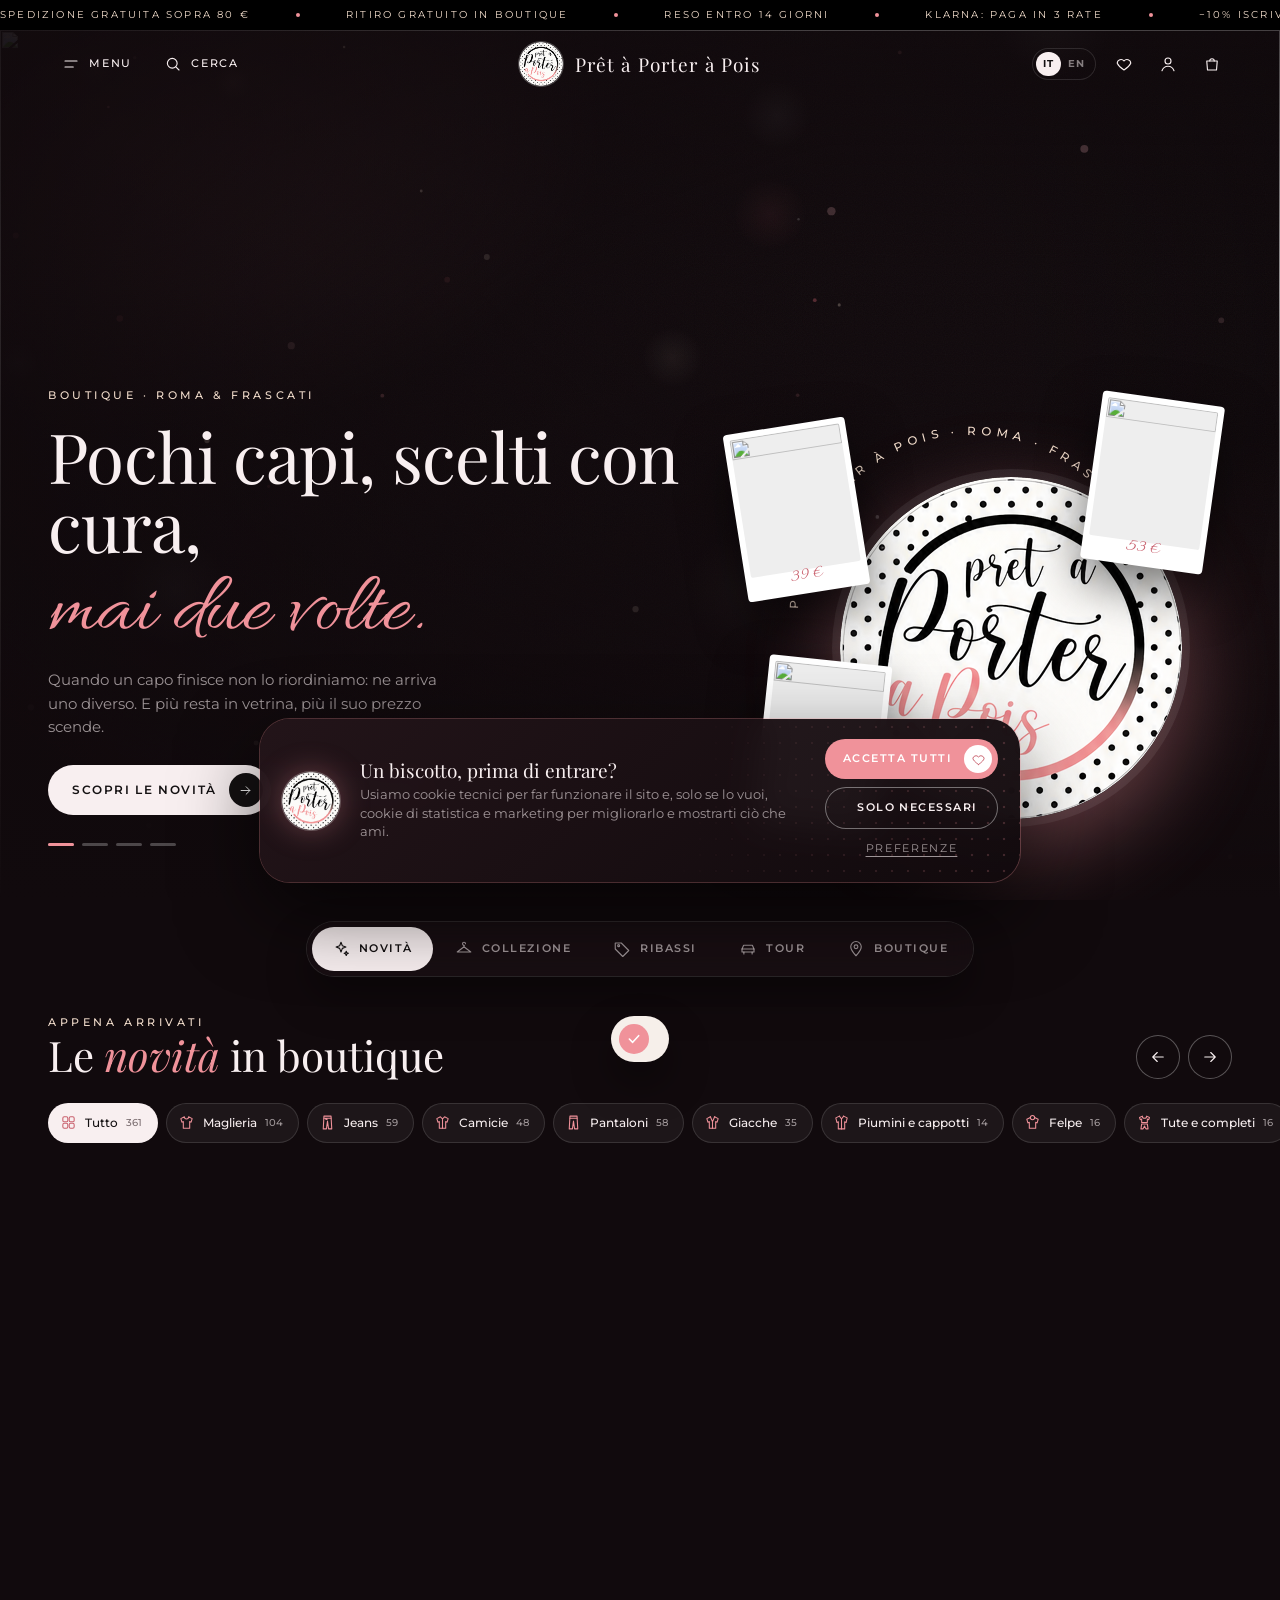
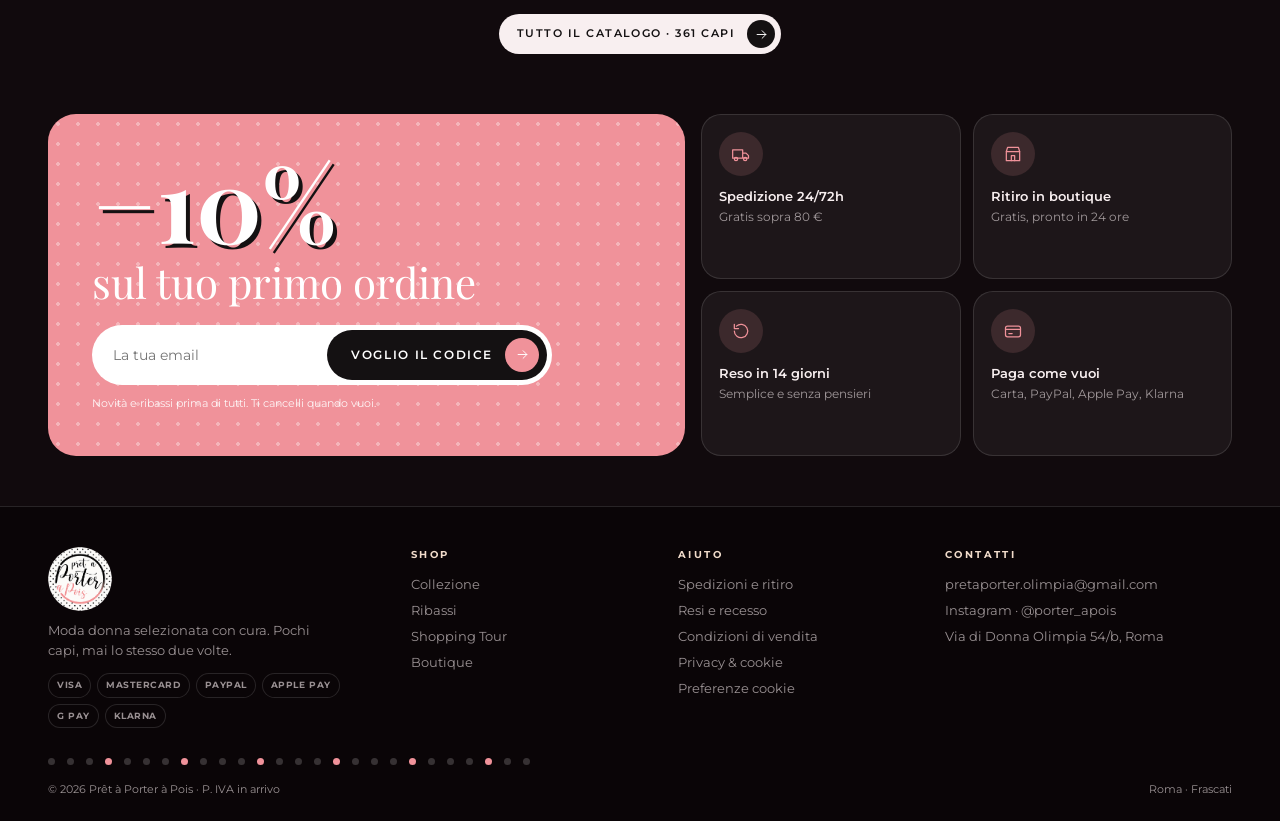
==== commit 41e8b2bc: "Foto della scheda più leggere, con anteprima sfumata durante il caricamento Co-Authored-By: Claude O" ====
--- a/index.html
+++ b/index.html
@@ -12,8 +12,8 @@
 <link rel="preconnect" href="https://fonts.gstatic.com" crossorigin>
 <link rel="preconnect" href="https://images.unsplash.com">
 <link href="https://fonts.googleapis.com/css2?family=Allura&family=Montserrat:wght@400;500;600;700&family=Playfair+Display:ital,wght@0,400;0,700;1,400&display=swap" rel="stylesheet">
-<link rel="stylesheet" href="css/home.css?v=1794434270">
-<link rel="stylesheet" href="css/pages.css?v=1794434270">
+<link rel="stylesheet" href="css/home.css?v=1794434915">
+<link rel="stylesheet" href="css/pages.css?v=1794434915">
 </head>
 <body data-home="1">
 <!--
@@ -166,10 +166,10 @@
   </div>
 </div>
 
-<script src="js/foto.js?v=1794434270"></script>
-<script src="js/db.js?v=1794434270"></script>
-<script src="js/core.js?v=1794434270"></script>
-<script src="js/fx.js?v=1794434270"></script>
-<script src="js/home.js?v=1794434270"></script>
+<script src="js/foto.js?v=1794434915"></script>
+<script src="js/db.js?v=1794434915"></script>
+<script src="js/core.js?v=1794434915"></script>
+<script src="js/fx.js?v=1794434915"></script>
+<script src="js/home.js?v=1794434915"></script>
 </body>
 </html>
--- a/css/pages.css
+++ b/css/pages.css
@@ -189,3 +189,10 @@
 @media (max-width:900px){.prod{grid-template-columns:minmax(0,1fr)}}
 @media (max-width:640px){.buy .circ{width:50px;height:50px}.buy .btn{font-size:10.5px;letter-spacing:.1em}}
 .toast{transform:translate(-50%,calc(100% + 140px))}.toast.on{transform:translate(-50%,0)}
+
+/* la miniatura sfumata fa da anteprima mentre la foto grande carica */
+.stagewrap .slide{background-size:cover;background-position:center}
+.stagewrap .slide img{opacity:0;transition:opacity .6s,transform .5s var(--ease)}
+.stagewrap .slide img.ok{opacity:1}
+.stagewrap .slide::before{content:"";position:absolute;inset:0;backdrop-filter:blur(14px);-webkit-backdrop-filter:blur(14px);pointer-events:none}
+.stagewrap .slide img{position:relative;z-index:1}
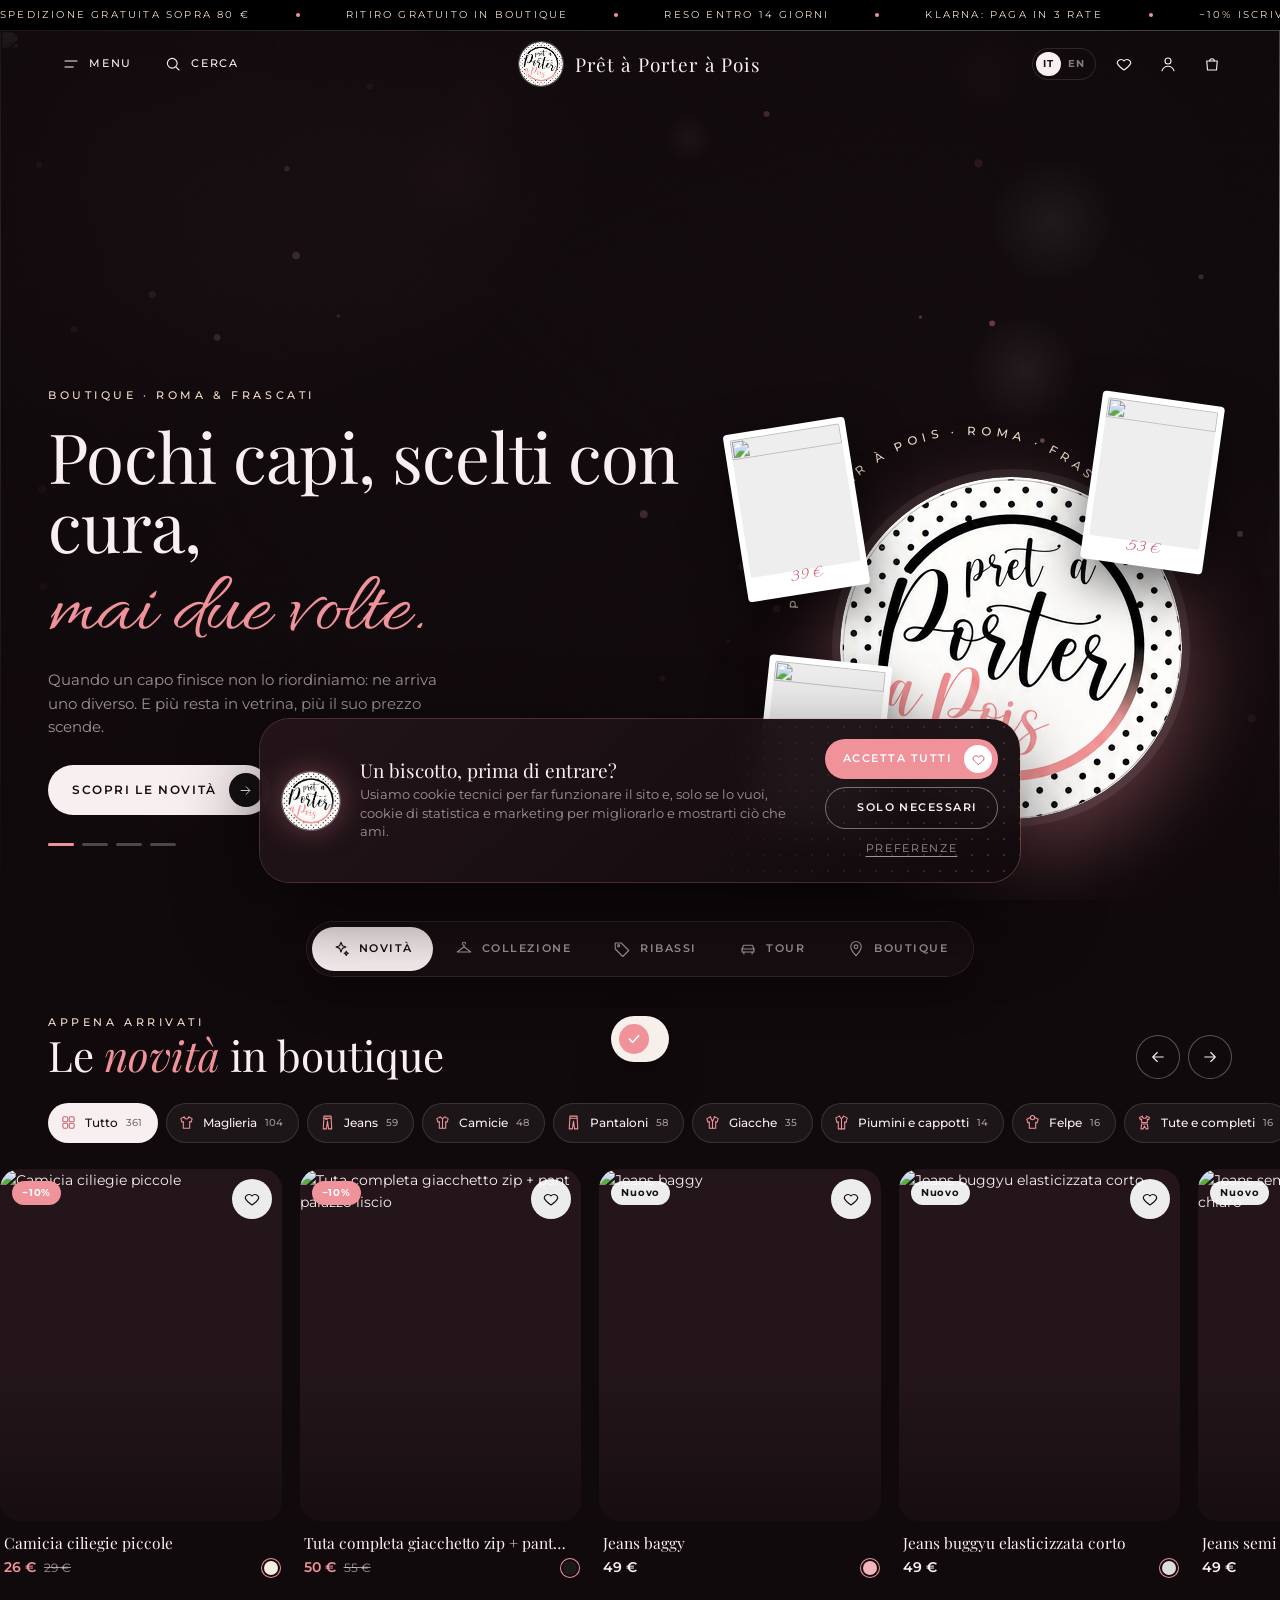
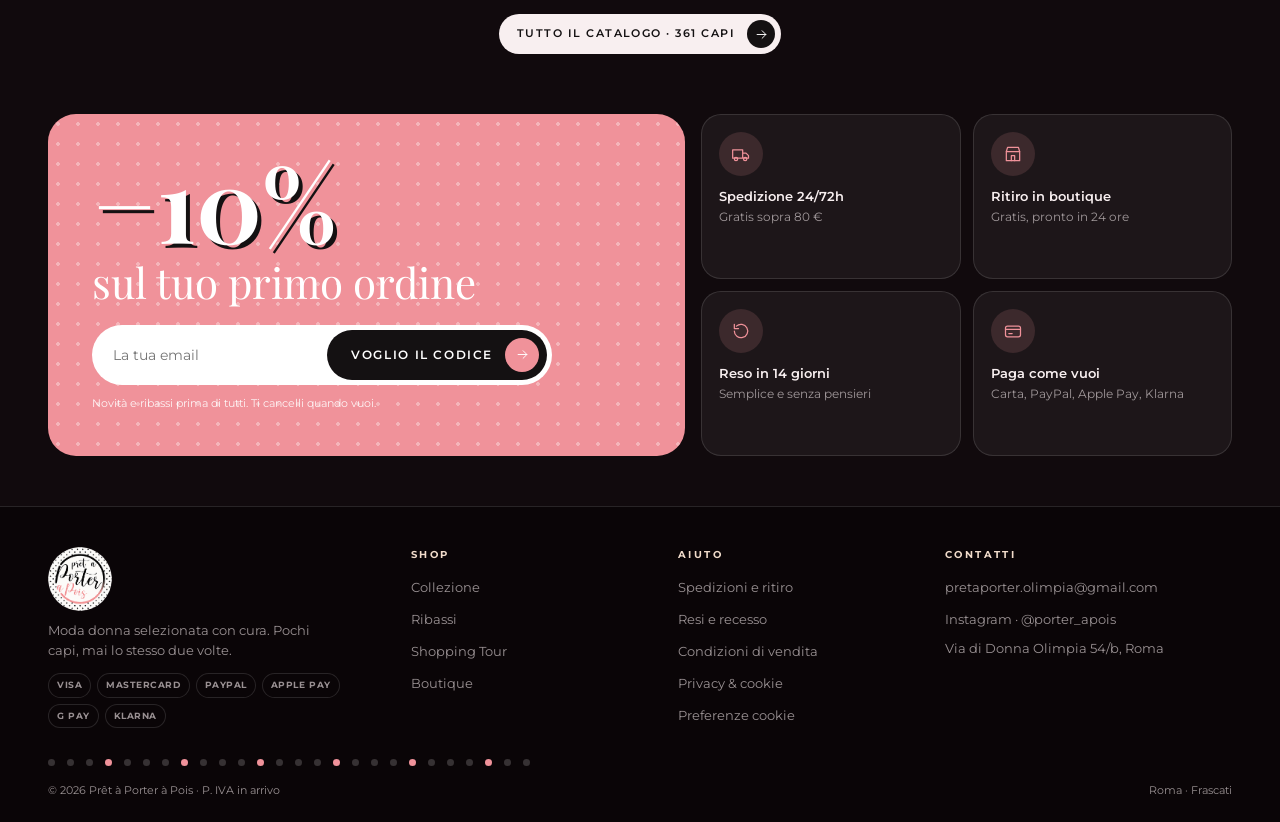
==== commit 4968e81a: "Corregge i clic bloccati: le finestre chiuse non coprono più la pagina Lo sfondo della prenotazione " ====
--- a/index.html
+++ b/index.html
@@ -12,8 +12,8 @@
 <link rel="preconnect" href="https://fonts.gstatic.com" crossorigin>
 <link rel="preconnect" href="https://images.unsplash.com">
 <link href="https://fonts.googleapis.com/css2?family=Allura&family=Montserrat:wght@400;500;600;700&family=Playfair+Display:ital,wght@0,400;0,700;1,400&display=swap" rel="stylesheet">
-<link rel="stylesheet" href="css/home.css?v=1794434915">
-<link rel="stylesheet" href="css/pages.css?v=1794434915">
+<link rel="stylesheet" href="css/home.css?v=1794435248">
+<link rel="stylesheet" href="css/pages.css?v=1794435248">
 </head>
 <body data-home="1">
 <!--
@@ -166,10 +166,10 @@
   </div>
 </div>
 
-<script src="js/foto.js?v=1794434915"></script>
-<script src="js/db.js?v=1794434915"></script>
-<script src="js/core.js?v=1794434915"></script>
-<script src="js/fx.js?v=1794434915"></script>
-<script src="js/home.js?v=1794434915"></script>
+<script src="js/foto.js?v=1794435248"></script>
+<script src="js/db.js?v=1794435248"></script>
+<script src="js/core.js?v=1794435248"></script>
+<script src="js/fx.js?v=1794435248"></script>
+<script src="js/home.js?v=1794435248"></script>
 </body>
 </html>
--- a/css/home.css
+++ b/css/home.css
@@ -484,3 +484,9 @@
 [hidden]{display:none!important}
 .perk b,.perk small{display:block}.perk small{margin-top:2px}
 @media (max-width:900px){.toast{bottom:96px}}
+
+/* una finestra chiusa (e il suo sfondo) non deve mai intercettare i clic */
+.modal:not(.on),.modal:not(.on) *{pointer-events:none!important}
+.modal>.scrim{z-index:0}.modal .box{z-index:1}
+footer li a{display:block;padding:3px 0}
+footer .dots-row a{position:relative}footer .dots-row a::after{content:"";position:absolute;inset:-12px}
